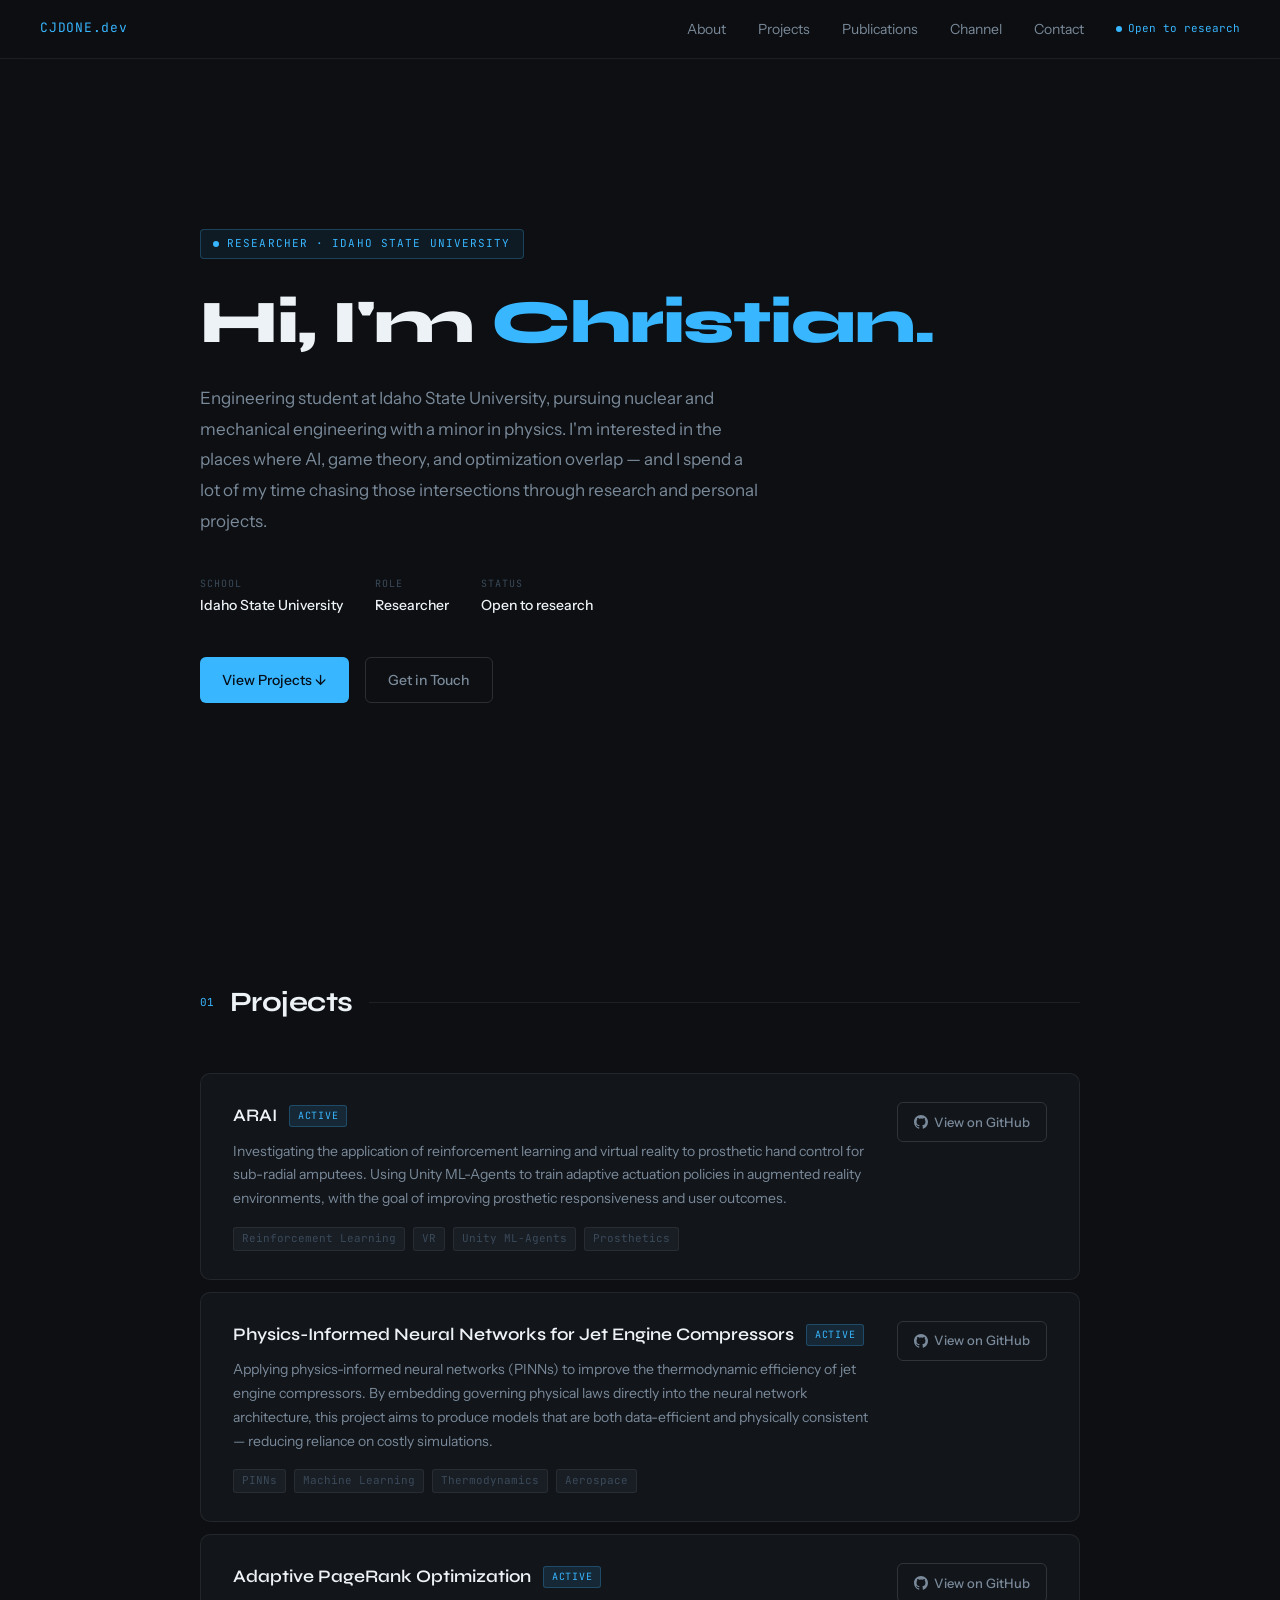
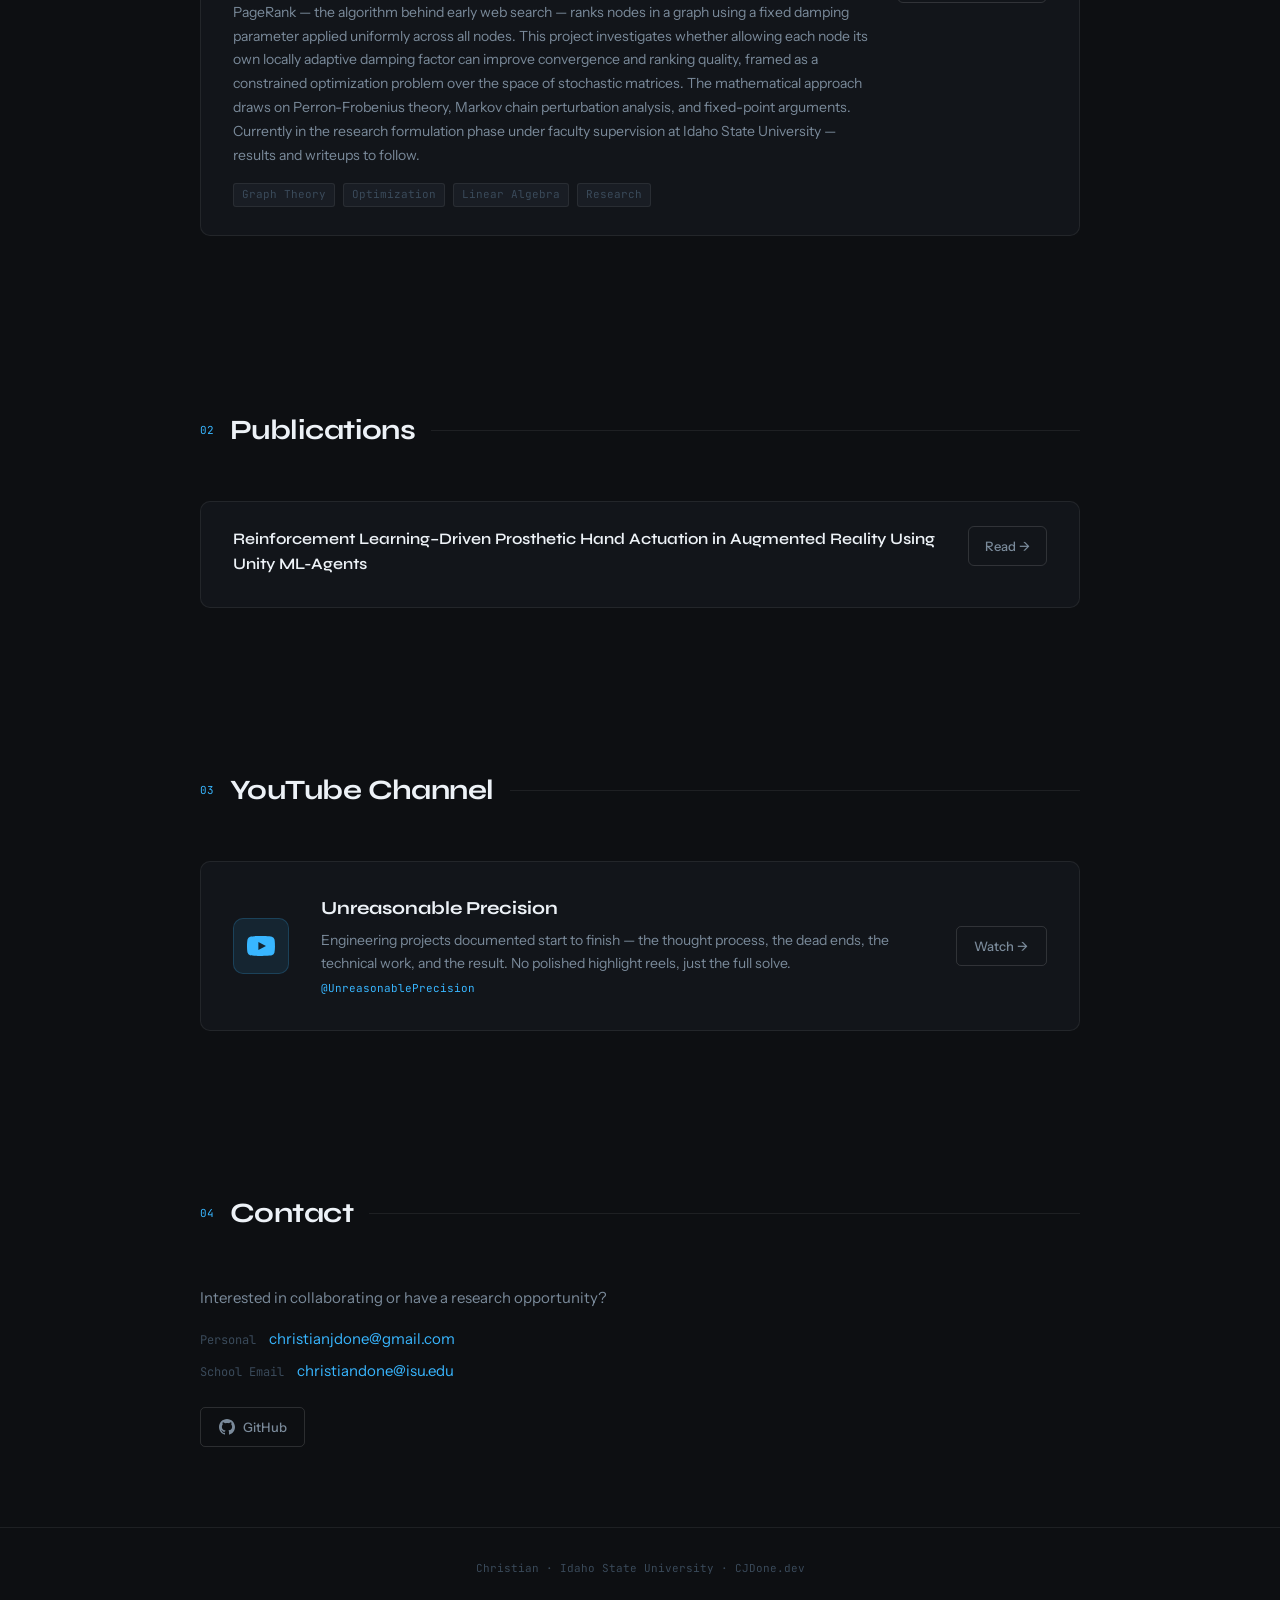
==== index.html @ b603b5a9 "Update contact information and GitHub links Updated email links and GitHub repository URLs in the co" ====
<!DOCTYPE html>
<html lang="en">
<head>
<meta charset="UTF-8">
<meta name="viewport" content="width=device-width, initial-scale=1.0">
<title>Christian — Portfolio</title>
<link href="https://fonts.googleapis.com/css2?family=Syne:wght@400;500;600;700;800&family=Instrument+Sans:ital,wght@0,400;0,500;1,400&family=JetBrains+Mono:wght@400;500&display=swap" rel="stylesheet">
<style>
*, *::before, *::after { box-sizing: border-box; margin: 0; padding: 0; }
:root {
  --bg: #0D0F12;
  --surface: #12151A;
  --surface2: #191D24;
  --border: rgba(255,255,255,0.07);
  --border2: rgba(255,255,255,0.13);
  --ink: #EDF2F7;
  --ink2: #7A8A9A;
  --ink3: #3A4A5A;
  --blue: #38b6ff;
  --blue-dim: #0D1E2E;
  --blue-text: #38b6ff;
  --blue-hover: #6CCAFF;
  --red: #FF5C5C;
}
html { scroll-behavior: smooth; }
body { font-family: 'Instrument Sans', sans-serif; background: var(--bg); color: var(--ink); min-height: 100vh; line-height: 1.6; -webkit-font-smoothing: antialiased; }

nav { position: fixed; top: 0; left: 0; right: 0; z-index: 200; display: flex; justify-content: space-between; align-items: center; padding: 1.1rem 2.5rem; background: rgba(13,15,18,0.85); backdrop-filter: blur(12px); border-bottom: 1px solid var(--border); }
.nav-logo { font-family: 'JetBrains Mono', monospace; font-size: 13px; color: var(--blue); letter-spacing: 0.06em; }
.nav-links { display: flex; gap: 2rem; align-items: center; }
.nav-links a { font-size: 14px; color: var(--ink2); text-decoration: none; transition: color 0.2s; }
.nav-links a:hover { color: var(--ink); }
.nav-status { display: flex; align-items: center; gap: 6px; font-family: 'JetBrains Mono', monospace; font-size: 11px; color: var(--blue-text); }
.status-dot { width: 6px; height: 6px; border-radius: 50%; background: var(--blue); animation: pulse 2.5s ease-in-out infinite; }
@keyframes pulse { 0%,100%{opacity:1;transform:scale(1)}50%{opacity:0.5;transform:scale(0.8)} }

.hero { min-height: 100vh; display: flex; align-items: center; padding: 6rem 2.5rem 4rem; max-width: 960px; margin: 0 auto; }
.hero-inner { width: 100%; }
.hero-tag { display: inline-flex; align-items: center; gap: 8px; font-family: 'JetBrains Mono', monospace; font-size: 11px; color: var(--blue-text); letter-spacing: 0.1em; text-transform: uppercase; margin-bottom: 2rem; padding: 0.35rem 0.75rem; border: 1px solid rgba(56,182,255,0.25); border-radius: 4px; background: rgba(56,182,255,0.08); }
.hero h1 { font-family: 'Syne', sans-serif; font-size: clamp(2.2rem, 5vw, 3.8rem); font-weight: 800; line-height: 1.05; letter-spacing: -0.02em; margin-bottom: 1.75rem; }
.hero h1 .name-accent { color: var(--blue); }
.hero-bio { font-size: 17px; color: var(--ink2); max-width: 560px; line-height: 1.8; margin-bottom: 2.5rem; }
.hero-meta { display: flex; gap: 2rem; margin-bottom: 2.5rem; flex-wrap: wrap; }
.meta-item { display: flex; flex-direction: column; gap: 2px; }
.meta-label { font-family: 'JetBrains Mono', monospace; font-size: 10px; color: var(--ink3); text-transform: uppercase; letter-spacing: 0.1em; }
.meta-value { font-size: 14px; color: var(--ink); font-weight: 500; }
.hero-cta { display: flex; gap: 1rem; flex-wrap: wrap; }
.btn { display: inline-flex; align-items: center; gap: 8px; padding: 0.7rem 1.4rem; border-radius: 6px; font-size: 14px; font-weight: 500; text-decoration: none; cursor: pointer; border: none; font-family: 'Instrument Sans', sans-serif; transition: all 0.2s; }
.btn-blue { background: var(--blue); color: #060E18; }
.btn-blue:hover { background: var(--blue-hover); }
.btn-ghost { background: transparent; color: var(--ink2); border: 1px solid var(--border2); }
.btn-ghost:hover { color: var(--ink); border-color: rgba(255,255,255,0.25); }

.section { max-width: 960px; margin: 0 auto; padding: 5rem 2.5rem; }
.section-header { display: flex; align-items: center; gap: 1rem; margin-bottom: 3rem; }
.section-num { font-family: 'JetBrains Mono', monospace; font-size: 11px; color: var(--blue-text); }
.section-title { font-family: 'Syne', sans-serif; font-size: 1.75rem; font-weight: 700; letter-spacing: -0.02em; }
.section-line { flex: 1; height: 1px; background: var(--border); }

#projects-list { display: flex; flex-direction: column; }
.project-card { background: var(--surface); border: 1px solid var(--border); border-radius: 10px; padding: 1.75rem 2rem; display: grid; grid-template-columns: 1fr auto; gap: 1.5rem; align-items: start; transition: border-color 0.25s, background 0.25s; margin-bottom: 0.75rem; animation: fadeUp 0.4s ease both; }
@keyframes fadeUp { from{opacity:0;transform:translateY(12px)}to{opacity:1;transform:translateY(0)} }
.project-card:hover { border-color: var(--border2); background: var(--surface2); }
.project-card-left { min-width: 0; }
.project-top { display: flex; align-items: center; gap: 0.75rem; margin-bottom: 0.6rem; flex-wrap: wrap; }
.project-title { font-family: 'Syne', sans-serif; font-size: 1.1rem; font-weight: 600; color: var(--ink); }
.project-status { font-family: 'JetBrains Mono', monospace; font-size: 10px; padding: 2px 8px; border-radius: 3px; text-transform: uppercase; letter-spacing: 0.07em; }
.status-active { background: rgba(56,182,255,0.12); color: var(--blue-text); border: 1px solid rgba(56,182,255,0.25); }
.status-complete { background: rgba(74,79,76,0.4); color: var(--ink2); border: 1px solid var(--border2); }
.project-desc { font-size: 14px; color: var(--ink2); line-height: 1.7; margin-bottom: 1rem; }
.project-tags { display: flex; gap: 0.5rem; flex-wrap: wrap; }
.tag { font-family: 'JetBrains Mono', monospace; font-size: 11px; color: var(--ink3); background: var(--surface2); border: 1px solid var(--border); padding: 2px 8px; border-radius: 3px; }
.project-link { display: inline-flex; align-items: center; gap: 6px; padding: 0.55rem 1rem; background: transparent; border: 1px solid var(--border2); border-radius: 6px; color: var(--ink2); text-decoration: none; font-size: 13px; font-weight: 500; white-space: nowrap; transition: all 0.2s; align-self: flex-start; }
.project-link:hover { border-color: var(--blue); color: var(--blue-text); }
.no-projects { text-align: center; padding: 4rem 2rem; color: var(--ink3); font-family: 'JetBrains Mono', monospace; font-size: 13px; border: 1px dashed var(--border2); border-radius: 10px; }

/* PUBLICATIONS SECTION */
#publications-list { display: flex; flex-direction: column; gap: 0.75rem; }
.pub-card { background: var(--surface); border: 1px solid var(--border); border-radius: 10px; padding: 1.5rem 2rem; display: grid; grid-template-columns: 1fr auto; gap: 1.5rem; align-items: start; transition: border-color 0.25s, background 0.25s; animation: fadeUp 0.4s ease both; }
.pub-card:hover { border-color: var(--border2); background: var(--surface2); }
.pub-title { font-family: 'Syne', sans-serif; font-size: 1rem; font-weight: 600; color: var(--ink); margin-bottom: 0.4rem; }
.pub-authors { font-size: 13px; color: var(--ink2); margin-bottom: 0.3rem; }
.pub-venue { font-family: 'JetBrains Mono', monospace; font-size: 11px; color: var(--ink3); }
.pub-venue span { color: var(--blue-text); margin-left: 0.5rem; }

/* YOUTUBE SECTION */
.yt-card { background: var(--surface); border: 1px solid var(--border); border-radius: 10px; padding: 2rem; display: flex; align-items: center; gap: 2rem; transition: border-color 0.25s, background 0.25s; flex-wrap: wrap; }
.yt-card:hover { border-color: rgba(56,182,255,0.3); background: var(--surface2); }
.yt-icon { width: 56px; height: 56px; border-radius: 10px; background: rgba(56,182,255,0.1); border: 1px solid rgba(56,182,255,0.2); display: flex; align-items: center; justify-content: center; flex-shrink: 0; }
.yt-icon svg { width: 28px; height: 28px; fill: var(--blue); }
.yt-info { flex: 1; min-width: 200px; }
.yt-title { font-family: 'Syne', sans-serif; font-size: 1.15rem; font-weight: 700; color: var(--ink); margin-bottom: 0.35rem; }
.yt-desc { font-size: 14px; color: var(--ink2); line-height: 1.6; }
.yt-handle { font-family: 'JetBrains Mono', monospace; font-size: 11px; color: var(--blue-text); margin-top: 0.4rem; }

footer { border-top: 1px solid var(--border); padding: 2rem 2.5rem; text-align: center; font-family: 'JetBrains Mono', monospace; font-size: 11px; color: var(--ink3); }

/* ADMIN */
#admin-overlay { display: none; position: fixed; inset: 0; z-index: 500; background: rgba(0,0,0,0.75); backdrop-filter: blur(4px); overflow-y: auto; padding: 2rem; }
#admin-overlay.open { display: flex; align-items: flex-start; justify-content: center; }
.admin-panel { background: var(--surface); border: 1px solid var(--border2); border-radius: 14px; width: 100%; max-width: 700px; padding: 2rem; margin: auto; }
.admin-header { display: flex; justify-content: space-between; align-items: center; margin-bottom: 1.75rem; padding-bottom: 1.25rem; border-bottom: 1px solid var(--border); }
.admin-title { font-family: 'Syne', sans-serif; font-size: 1.2rem; font-weight: 700; }
.admin-subtitle { font-family: 'JetBrains Mono', monospace; font-size: 11px; color: var(--blue-text); margin-top: 2px; }
.close-btn { background: var(--surface2); border: 1px solid var(--border2); color: var(--ink2); width: 32px; height: 32px; border-radius: 6px; cursor: pointer; display: flex; align-items: center; justify-content: center; font-size: 18px; transition: all 0.2s; }
.close-btn:hover { color: var(--ink); }
.auth-error { color: var(--red); font-size: 13px; margin-top: 0.5rem; font-family: 'JetBrains Mono', monospace; display: none; }
.field { margin-bottom: 1.25rem; }
.field label { display: block; font-family: 'JetBrains Mono', monospace; font-size: 11px; color: var(--ink2); text-transform: uppercase; letter-spacing: 0.07em; margin-bottom: 0.4rem; }
.field input, .field textarea, .field select { width: 100%; background: var(--surface2); border: 1px solid var(--border2); border-radius: 6px; color: var(--ink); font-family: 'Instrument Sans', sans-serif; font-size: 14px; padding: 0.65rem 0.85rem; outline: none; transition: border-color 0.2s; }
.field input:focus, .field textarea:focus, .field select:focus { border-color: var(--blue); }
.field textarea { resize: vertical; min-height: 90px; }
.field select option { background: var(--surface2); }
.field-row { display: grid; grid-template-columns: 1fr 1fr; gap: 1rem; }
.form-actions { display: flex; gap: 0.75rem; margin-top: 1.5rem; padding-top: 1.25rem; border-top: 1px solid var(--border); }
.btn-sm { padding: 0.55rem 1.1rem; font-size: 13px; border-radius: 5px; }
.btn-danger { background: transparent; color: var(--red); border: 1px solid rgba(255,92,92,0.3); }
.btn-danger:hover { background: rgba(255,92,92,0.1); }
.admin-project-list { margin-bottom: 1rem; }
.admin-project-item { display: flex; align-items: center; justify-content: space-between; gap: 1rem; padding: 0.85rem 1rem; border: 1px solid var(--border); border-radius: 7px; margin-bottom: 0.5rem; transition: border-color 0.2s; }
.admin-project-item:hover { border-color: var(--border2); }
.admin-project-item-title { font-size: 14px; font-weight: 500; flex: 1; min-width: 0; overflow: hidden; text-overflow: ellipsis; white-space: nowrap; }
.admin-item-btns { display: flex; gap: 0.5rem; flex-shrink: 0; }
.icon-btn { background: var(--surface2); border: 1px solid var(--border); color: var(--ink2); width: 28px; height: 28px; border-radius: 5px; cursor: pointer; display: flex; align-items: center; justify-content: center; transition: all 0.2s; font-size: 13px; }
.icon-btn:hover { color: var(--ink); border-color: var(--border2); }
.icon-btn.del:hover { color: var(--red); border-color: rgba(255,92,92,0.4); }
.admin-add-btn { width: 100%; background: rgba(56,182,255,0.08); border: 1px dashed rgba(56,182,255,0.3); color: var(--blue-text); border-radius: 7px; padding: 0.75rem; cursor: pointer; font-family: 'JetBrains Mono', monospace; font-size: 12px; transition: all 0.2s; display: flex; align-items: center; justify-content: center; gap: 8px; margin-bottom: 0; }
.admin-add-btn:hover { background: rgba(56,182,255,0.14); border-color: rgba(56,182,255,0.5); }
#edit-form { display: none; }
#edit-form.open { display: block; }
.section-h3 { font-family: 'Syne', sans-serif; font-size: 0.9rem; font-weight: 600; color: var(--ink2); margin-bottom: 1rem; text-transform: uppercase; letter-spacing: 0.05em; padding-bottom: 0.5rem; border-bottom: 1px solid var(--border); }
#change-pw-form { display: none; margin-top: 0.75rem; }
#change-pw-form.open { display: block; }
.pw-toggle { font-family: 'JetBrains Mono', monospace; font-size: 11px; color: var(--ink3); cursor: pointer; background: none; border: none; padding: 0; transition: color 0.2s; }
.pw-toggle:hover { color: var(--ink2); }

.export-banner { background: rgba(56,182,255,0.08); border: 1px solid rgba(56,182,255,0.2); border-radius: 8px; padding: 1rem 1.25rem; margin-bottom: 1.5rem; display: flex; align-items: center; justify-content: space-between; gap: 1rem; flex-wrap: wrap; }
.export-banner-text { font-size: 13px; color: var(--ink2); line-height: 1.5; }
.export-banner-text strong { color: var(--ink); display: block; margin-bottom: 2px; font-size: 14px; }
.btn-export { background: var(--blue); color: #060E18; font-weight: 600; font-size: 13px; padding: 0.55rem 1.1rem; border-radius: 6px; cursor: pointer; border: none; font-family: 'Instrument Sans', sans-serif; display: flex; align-items: center; gap: 6px; white-space: nowrap; transition: background 0.2s; flex-shrink: 0; }
.btn-export:hover { background: var(--blue-hover); }

.toast { position: fixed; bottom: 2rem; right: 2rem; background: var(--surface2); border: 1px solid var(--blue); color: var(--blue-text); font-family: 'JetBrains Mono', monospace; font-size: 12px; padding: 0.65rem 1.1rem; border-radius: 6px; z-index: 999; opacity: 0; transform: translateY(8px); transition: all 0.3s; pointer-events: none; }
.toast.show { opacity: 1; transform: translateY(0); }
</style>
</head>
<body>

<nav>
  <span class="nav-logo">CJDONE.dev</span>
  <div class="nav-links">
    <a href="#about">About</a>
    <a href="#projects">Projects</a>
    <a href="#publications">Publications</a>
    <a href="#channel">Channel</a>
    <a href="#contact">Contact</a>
    <div class="nav-status">
      <span class="status-dot"></span>
      <span id="nav-status-text">Open to research</span>
    </div>
  </div>
</nav>

<section class="hero" id="about">
  <div class="hero-inner">
    <div class="hero-tag">
      <span class="status-dot"></span>
      <span id="hero-tag-text">Researcher · Idaho State University</span>
    </div>
    <h1 id="hero-name">Hi, I'm <span class="name-accent">Christian.</span></h1>
    <p class="hero-bio" id="hero-bio">Engineering student at Idaho State University, pursuing nuclear and mechanical engineering with a minor in physics. I'm interested in the places where AI, game theory, and optimization overlap — and I spend a lot of my time chasing those intersections through research and personal projects.</p>
    <div class="hero-meta">
      <div class="meta-item">
        <span class="meta-label">School</span>
        <span class="meta-value" id="meta-school">Idaho State University</span>
      </div>
      <div class="meta-item">
        <span class="meta-label">Role</span>
        <span class="meta-value" id="meta-role">Researcher</span>
      </div>
      <div class="meta-item">
        <span class="meta-label">Status</span>
        <span class="meta-value" id="meta-status">Seeking Opportunities</span>
      </div>
    </div>
    <div class="hero-cta">
      <a href="#projects" class="btn btn-blue">View Projects ↓</a>
      <a href="#contact" class="btn btn-ghost">Get in Touch</a>
    </div>
  </div>
</section>

<section class="section" id="projects">
  <div class="section-header">
    <span class="section-num">01</span>
    <h2 class="section-title">Projects</h2>
    <div class="section-line"></div>
  </div>
  <div id="projects-list"></div>
</section>

<section class="section" id="publications">
  <div class="section-header">
    <span class="section-num">02</span>
    <h2 class="section-title">Publications</h2>
    <div class="section-line"></div>
  </div>
  <div id="publications-list">
    <div class="pub-card">
      <div>
        <div class="pub-title"><a href="https://www.mdpi.com/2813-2084/4/4/53" target="_blank" style="color:inherit;text-decoration:none;">Reinforcement Learning–Driven Prosthetic Hand Actuation in Augmented Reality Using Unity ML-Agents</a></div>
      </div>
      <a href="https://www.mdpi.com/2813-2084/4/4/53" target="_blank" class="project-link">Read →</a>
    </div>
  </div>
</section>

<section class="section" id="channel">
  <div class="section-header">
    <span class="section-num">03</span>
    <h2 class="section-title">YouTube Channel</h2>
    <div class="section-line"></div>
  </div>
  <div class="yt-card">
    <div class="yt-icon">
      <svg viewBox="0 0 24 24" xmlns="http://www.w3.org/2000/svg">
        <path d="M23.5 6.19a3.02 3.02 0 00-2.12-2.14C19.54 3.5 12 3.5 12 3.5s-7.54 0-9.38.55A3.02 3.02 0 00.5 6.19C0 8.04 0 12 0 12s0 3.96.5 5.81a3.02 3.02 0 002.12 2.14C4.46 20.5 12 20.5 12 20.5s7.54 0 9.38-.55a3.02 3.02 0 002.12-2.14C24 15.96 24 12 24 12s0-3.96-.5-5.81zM9.75 15.5v-7l6.5 3.5-6.5 3.5z"/>
      </svg>
    </div>
    <div class="yt-info">
      <div class="yt-title" id="yt-channel-name">Unreasonable Precision</div>
      <div class="yt-desc" id="yt-channel-desc">Engineering projects documented start to finish — the thought process, the dead ends, the technical work, and the result. No polished highlight reels, just the full solve.</div>
      <div class="yt-handle" id="yt-handle">@UnreasonablePrecision</div>
    </div>
    <a id="yt-link" href="https://youtube.com/@UnreasonablePrecision" target="_blank" class="btn btn-ghost btn-sm" style="white-space:nowrap;flex-shrink:0;">
      Watch →
    </a>
  </div>
</section>

<section class="section" id="contact">
  <div class="section-header">
    <span class="section-num">04</span>
    <h2 class="section-title">Contact</h2>
    <div class="section-line"></div>
  </div>
  <p style="color:var(--ink2);font-size:15px;max-width:480px;line-height:1.8;">
    Interested in collaborating or have a research opportunity?
  </p>
  <div style="margin-top:1rem;display:flex;flex-direction:column;gap:0.5rem;">
    <div style="font-size:15px;color:var(--ink2);">
      <span style="font-family:'JetBrains Mono',monospace;font-size:12px;color:var(--ink3);margin-right:0.6rem;">Personal</span>
      <a href="mailto:christianjdone@gmail.com" style="color:var(--blue-text);text-decoration:none;">christianjdone@gmail.com</a>
    </div>
    <div style="font-size:15px;color:var(--ink2);">
      <span style="font-family:'JetBrains Mono',monospace;font-size:12px;color:var(--ink3);margin-right:0.6rem;">School Email</span>
      <a id="contact-email-link" href="mailto:christiandone@isu.edu" style="color:var(--blue-text);text-decoration:none;">christiandone@isu.edu</a>
    </div>
  </div>
  <div style="margin-top:1.5rem;display:flex;gap:1rem;flex-wrap:wrap;">
    <a id="github-link" href="https://github.com/cjslayer" target="_blank" class="btn btn-ghost btn-sm">
      <svg width="16" height="16" fill="currentColor" viewBox="0 0 24 24"><path d="M12 0C5.37 0 0 5.37 0 12c0 5.3 3.44 9.8 8.2 11.38.6.11.82-.26.82-.57v-2c-3.34.73-4.04-1.61-4.04-1.61-.55-1.39-1.34-1.76-1.34-1.76-1.09-.75.08-.73.08-.73 1.2.08 1.84 1.24 1.84 1.24 1.07 1.83 2.8 1.3 3.48 1 .11-.78.42-1.3.76-1.6-2.67-.3-5.47-1.33-5.47-5.93 0-1.31.47-2.38 1.24-3.22-.12-.3-.54-1.52.12-3.18 0 0 1.01-.32 3.3 1.23a11.5 11.5 0 013-.4c1.02 0 2.04.13 3 .4 2.28-1.55 3.29-1.23 3.29-1.23.66 1.66.24 2.88.12 3.18.77.84 1.24 1.91 1.24 3.22 0 4.61-2.81 5.63-5.48 5.92.43.37.81 1.1.81 2.22v3.29c0 .32.22.69.83.57C20.57 21.8 24 17.3 24 12c0-6.63-5.37-12-12-12z"/></svg>
      GitHub
    </a>
    <a id="linkedin-link" href="#" target="_blank" class="btn btn-ghost btn-sm" style="display:none">
      <svg width="16" height="16" fill="currentColor" viewBox="0 0 24 24"><path d="M20.45 20.45h-3.55v-5.57c0-1.33-.03-3.04-1.85-3.04-1.85 0-2.14 1.45-2.14 2.94v5.67H9.36V9h3.41v1.56h.05c.48-.9 1.64-1.85 3.37-1.85 3.6 0 4.27 2.37 4.27 5.45v6.29zM5.34 7.43a2.06 2.06 0 110-4.12 2.06 2.06 0 010 4.12zM3.56 20.45h3.55V9H3.56v11.45zM22.23 0H1.77C.79 0 0 .77 0 1.73v20.54C0 23.23.79 24 1.77 24h20.46C23.2 24 24 23.23 24 22.27V1.73C24 .77 23.2 0 22.23 0z"/></svg>
      LinkedIn
    </a>
  </div>
</section>

<footer>
  <span id="footer-text">Christian · Idaho State University · CJDone.dev</span>
</footer>

<div class="toast" id="toast"></div>

<!-- ADMIN OVERLAY -->
<div id="admin-overlay">
  <div class="admin-panel">
    <div class="admin-header">
      <div>
        <div class="admin-title">Admin Panel</div>
        <div class="admin-subtitle">// portfolio_manager</div>
      </div>
      <button class="close-btn" onclick="closeAdmin()">✕</button>
    </div>

    <!-- LOGIN -->
    <div id="auth-screen">
      <p style="color:var(--ink2);font-size:14px;margin-bottom:1rem;">Enter your admin password to manage your portfolio.</p>
      <div class="field">
        <label>Password</label>
        <input type="password" id="pw-input" placeholder="••••••••" onkeydown="if(event.key==='Enter')login()">
      </div>
      <div class="auth-error" id="auth-error">Incorrect password. Try again.</div>
      <button class="btn btn-blue btn-sm" style="margin-top:1rem" onclick="login()">Unlock →</button>
    </div>

    <!-- ADMIN CONTENT -->
    <div id="admin-content" style="display:none">

      <div class="export-banner">
        <div class="export-banner-text">
          <strong>↓ Download & publish your changes</strong>
          After editing, download the updated file and re-upload it to GitHub to go live.
        </div>
        <button class="btn-export" onclick="exportSite()">⬇ Download index.html</button>
      </div>

      <!-- Profile -->
      <div style="margin-bottom:1.75rem;padding-bottom:1.75rem;border-bottom:1px solid var(--border)">
        <div class="section-h3">Profile</div>
        <div class="field-row">
          <div class="field"><label>Your Name</label><input type="text" id="p-name" placeholder="Christian"></div>
          <div class="field"><label>School Email</label><input type="text" id="p-email" placeholder="cj@isu.edu"></div>
        </div>
        <div class="field"><label>Bio</label><textarea id="p-bio" placeholder="A short description about yourself..."></textarea></div>
        <div class="field-row">
          <div class="field"><label>School</label><input type="text" id="p-school" placeholder="Idaho State University"></div>
          <div class="field"><label>Role / Title</label><input type="text" id="p-role" placeholder="Researcher"></div>
        </div>
        <div class="field-row">
          <div class="field"><label>Status (shown in nav)</label><input type="text" id="p-status" placeholder="Open to research"></div>
          <div class="field"><label>GitHub URL</label><input type="text" id="p-github" placeholder="https://github.com/yourname"></div>
        </div>
        <div class="field-row">
          <div class="field"><label>LinkedIn URL (optional)</label><input type="text" id="p-linkedin" placeholder="https://linkedin.com/in/yourname"></div>
          <div class="field"><label>YouTube Channel URL</label><input type="text" id="p-youtube" placeholder="https://youtube.com/@UnreasonablePrecision"></div>
        </div>
        <button class="btn btn-blue btn-sm" onclick="saveProfile()">Save Profile</button>
      </div>

      <!-- Projects -->
      <div>
        <div class="section-h3">Projects</div>
        <div class="admin-project-list" id="admin-project-list"></div>
        <button class="admin-add-btn" onclick="openNewProject()">+ Add New Project</button>
      </div>

      <!-- Edit Form -->
      <div id="edit-form">
        <div style="margin:1.5rem 0 0;padding-top:1.5rem;border-top:1px solid var(--border)">
          <div style="font-family:'Syne',sans-serif;font-size:1rem;font-weight:600;margin-bottom:1.25rem" id="edit-form-title">New Project</div>
          <div class="field"><label>Project Title</label><input type="text" id="e-title" placeholder="My Awesome Project"></div>
          <div class="field"><label>Description</label><textarea id="e-desc" placeholder="What does this project do? What did you learn?"></textarea></div>
          <div class="field-row">
            <div class="field"><label>GitHub URL</label><input type="text" id="e-github" placeholder="https://github.com/you/project"></div>
            <div class="field"><label>Status</label><select id="e-status"><option value="active">Active</option><option value="complete">Complete</option></select></div>
          </div>
          <div class="field"><label>Tags (comma separated)</label><input type="text" id="e-tags" placeholder="Python, Machine Learning, Data Analysis"></div>
          <div class="form-actions">
            <button class="btn btn-blue btn-sm" onclick="saveProject()">Save Project</button>
            <button class="btn btn-ghost btn-sm" onclick="cancelEdit()">Cancel</button>
            <button class="btn btn-danger btn-sm" id="delete-btn" onclick="deleteProject()" style="display:none;margin-left:auto">Delete</button>
          </div>
        </div>
      </div>

      <!-- Change password -->
      <div style="margin-top:1.5rem;padding-top:1.5rem;border-top:1px solid var(--border)">
        <button class="pw-toggle" onclick="togglePwForm()">Change password ↓</button>
        <div id="change-pw-form">
          <div class="field" style="margin-top:0.75rem"><label>New Password</label><input type="password" id="new-pw" placeholder="Enter new password"></div>
          <div class="field"><label>Confirm New Password</label><input type="password" id="confirm-pw" placeholder="Repeat new password"></div>
          <button class="btn btn-ghost btn-sm" onclick="changePassword()">Update Password</button>
        </div>
      </div>

    </div>
  </div>
</div>

<script>
// EMBEDDED_DATA_START
var SITE_DATA = {
  "password": "admin123",
  "profile": {
    "name": "Christian",
    "email": "christiandone@isu.edu",
    "bio": "Engineering student at Idaho State University, pursuing nuclear and mechanical engineering with a minor in physics. I'm interested in the places where AI, game theory, and optimization overlap — and I spend a lot of my time chasing those intersections through research and personal projects.",
    "school": "Idaho State University",
    "role": "Researcher",
    "status": "Open to research",
    "github": "https://github.com/cjslayer",
    "linkedin": "",
    "youtube": "https://youtube.com/@UnreasonablePrecision"
  },
  "projects": [
    {
      "id": 1,
      "title": "ARAI",
      "description": "Investigating the application of reinforcement learning and virtual reality to prosthetic hand control for sub-radial amputees. Using Unity ML-Agents to train adaptive actuation policies in augmented reality environments, with the goal of improving prosthetic responsiveness and user outcomes.",
      "github": "https://github.com/palmjad2/Augmented-Reality-Artificial-Intelligence",
      "status": "active",
      "tags": [
        "Reinforcement Learning",
        "VR",
        "Unity ML-Agents",
        "Prosthetics"
      ]
    },
    {
      "id": 2,
      "title": "Physics-Informed Neural Networks for Jet Engine Compressors",
      "description": "Applying physics-informed neural networks (PINNs) to improve the thermodynamic efficiency of jet engine compressors. By embedding governing physical laws directly into the neural network architecture, this project aims to produce models that are both data-efficient and physically consistent — reducing reliance on costly simulations.",
      "github": "https://github.com/cjslayer/Physics-Informed-Neural-Networks-for-Jet-Engine-Compressors",
      "status": "active",
      "tags": [
        "PINNs",
        "Machine Learning",
        "Thermodynamics",
        "Aerospace"
      ]
    },
    {
      "id": 3,
      "title": "Adaptive PageRank Optimization",
      "description": "PageRank — the algorithm behind early web search — ranks nodes in a graph using a fixed damping parameter applied uniformly across all nodes. This project investigates whether allowing each node its own locally adaptive damping factor can improve convergence and ranking quality, framed as a constrained optimization problem over the space of stochastic matrices. The mathematical approach draws on Perron-Frobenius theory, Markov chain perturbation analysis, and fixed-point arguments. Currently in the research formulation phase under faculty supervision at Idaho State University — results and writeups to follow.",
      "github": "https://github.com/cjslayer/Adaptive-PageRank-Optimization",
      "status": "active",
      "tags": [
        "Graph Theory",
        "Optimization",
        "Linear Algebra",
        "Research"
      ]
    }
  ]
};
// EMBEDDED_DATA_END

var DB = JSON.parse(JSON.stringify(SITE_DATA));
var editingId = null;

function el(id) { return document.getElementById(id); }
function esc(s) { return String(s||'').replace(/&/g,'&amp;').replace(/</g,'&lt;').replace(/>/g,'&gt;').replace(/"/g,'&quot;'); }

function render() {
  var p = DB.profile;
  document.title = (p.name||'Christian') + ' — Portfolio';
  el('hero-tag-text').textContent = (p.role||'') + ' · ' + (p.school||'');
  el('hero-name').innerHTML = 'Hi, I\'m <span class="name-accent">' + esc(p.name||'Christian') + '.</span>';
  el('hero-bio').textContent = p.bio || '';
  el('meta-school').textContent = p.school || '';
  el('meta-role').textContent = p.role || '';
  el('meta-status').textContent = p.status || '';
  el('nav-status-text').textContent = p.status || '';
  el('footer-text').textContent = (p.name||'Christian') + ' · ' + (p.school||'') + ' · CJDone.dev';
  var emailLink = el('contact-email-link');
  emailLink.textContent = p.email || '';
  emailLink.href = 'mailto:' + (p.email||'');
  var gh = el('github-link');
  gh.href = p.github || '#';
  gh.style.display = p.github ? '' : 'none';
  var li = el('linkedin-link');
  if (p.linkedin) { li.href = p.linkedin; li.style.display = ''; }
  else li.style.display = 'none';
  var yt = el('yt-link');
  if (p.youtube) { yt.href = p.youtube; }
  renderProjects();
}

function renderProjects() {
  var list = el('projects-list');
  if (!DB.projects.length) {
    list.innerHTML = '<div class="no-projects">// no projects yet — open admin to add some</div>';
    return;
  }
  list.innerHTML = DB.projects.map(function(p, i) {
    return '<div class="project-card" style="animation-delay:' + (i*0.07) + 's">' +
      '<div class="project-card-left">' +
        '<div class="project-top">' +
          '<span class="project-title">' + esc(p.title) + '</span>' +
          '<span class="project-status status-' + p.status + '">' + (p.status==='active'?'Active':'Complete') + '</span>' +
        '</div>' +
        '<p class="project-desc">' + esc(p.description) + '</p>' +
        '<div class="project-tags">' + (p.tags||[]).map(function(t){return '<span class="tag">'+esc(t)+'</span>';}).join('') + '</div>' +
      '</div>' +
      '<a href="' + esc(p.github) + '" target="_blank" class="project-link">' +
        '<svg width="14" height="14" fill="currentColor" viewBox="0 0 24 24"><path d="M12 0C5.37 0 0 5.37 0 12c0 5.3 3.44 9.8 8.2 11.38.6.11.82-.26.82-.57v-2c-3.34.73-4.04-1.61-4.04-1.61-.55-1.39-1.34-1.76-1.34-1.76-1.09-.75.08-.73.08-.73 1.2.08 1.84 1.24 1.84 1.24 1.07 1.83 2.8 1.3 3.48 1 .11-.78.42-1.3.76-1.6-2.67-.3-5.47-1.33-5.47-5.93 0-1.31.47-2.38 1.24-3.22-.12-.3-.54-1.52.12-3.18 0 0 1.01-.32 3.3 1.23a11.5 11.5 0 013-.4c1.02 0 2.04.13 3 .4 2.28-1.55 3.29-1.23 3.29-1.23.66 1.66.24 2.88.12 3.18.77.84 1.24 1.91 1.24 3.22 0 4.61-2.81 5.63-5.48 5.92.43.37.81 1.1.81 2.22v3.29c0 .32.22.69.83.57C20.57 21.8 24 17.3 24 12c0-6.63-5.37-12-12-12z"/></svg>' +
        'View on GitHub' +
      '</a>' +
    '</div>';
  }).join('');
}

function openAdmin() {
  el('admin-overlay').classList.add('open');
  el('auth-screen').style.display = '';
  el('admin-content').style.display = 'none';
  el('pw-input').value = '';
  el('auth-error').style.display = 'none';
  document.body.style.overflow = 'hidden';
}
function closeAdmin() {
  el('admin-overlay').classList.remove('open');
  document.body.style.overflow = '';
  cancelEdit();
}
function login() {
  if (el('pw-input').value === DB.password) {
    el('auth-screen').style.display = 'none';
    el('admin-content').style.display = 'block';
    populateProfile();
    renderAdminProjects();
  } else {
    el('auth-error').style.display = 'block';
    el('pw-input').value = '';
    el('pw-input').focus();
  }
}
function populateProfile() {
  var p = DB.profile;
  el('p-name').value = p.name||''; el('p-email').value = p.email||'';
  el('p-bio').value = p.bio||''; el('p-school').value = p.school||'';
  el('p-role').value = p.role||''; el('p-status').value = p.status||'';
  el('p-github').value = p.github||''; el('p-linkedin').value = p.linkedin||'';
  el('p-youtube').value = p.youtube||'';
}
function saveProfile() {
  DB.profile = { name:el('p-name').value, email:el('p-email').value, bio:el('p-bio').value, school:el('p-school').value, role:el('p-role').value, status:el('p-status').value, github:el('p-github').value, linkedin:el('p-linkedin').value, youtube:el('p-youtube').value };
  render();
  toast('Profile saved — remember to download & re-upload to go live!');
}
function renderAdminProjects() {
  var list = el('admin-project-list');
  if (!DB.projects.length) { list.innerHTML = '<div style="color:var(--ink3);font-size:13px;font-family:JetBrains Mono,monospace;padding:0.5rem 0">// no projects yet</div>'; return; }
  list.innerHTML = DB.projects.map(function(p) {
    return '<div class="admin-project-item">' +
      '<span class="admin-project-item-title">' + esc(p.title) + '</span>' +
      '<span class="project-status status-' + p.status + '" style="font-size:9px">' + p.status + '</span>' +
      '<div class="admin-item-btns">' +
        '<button class="icon-btn" onclick="editProject(' + p.id + ')" title="Edit">✎</button>' +
        '<button class="icon-btn del" onclick="confirmDelete(' + p.id + ')" title="Delete">✕</button>' +
      '</div>' +
    '</div>';
  }).join('');
}
function openNewProject() {
  editingId = null;
  el('edit-form-title').textContent = 'New Project';
  el('e-title').value=''; el('e-desc').value=''; el('e-github').value='';
  el('e-status').value='active'; el('e-tags').value='';
  el('delete-btn').style.display = 'none';
  el('edit-form').classList.add('open');
  setTimeout(function(){ el('edit-form').scrollIntoView({behavior:'smooth',block:'nearest'}); }, 50);
}
function editProject(id) {
  var p = DB.projects.find(function(x){ return x.id===id; });
  if (!p) return;
  editingId = id;
  el('edit-form-title').textContent = 'Edit Project';
  el('e-title').value=p.title||''; el('e-desc').value=p.description||'';
  el('e-github').value=p.github||''; el('e-status').value=p.status||'active';
  el('e-tags').value=(p.tags||[]).join(', ');
  el('delete-btn').style.display='';
  el('edit-form').classList.add('open');
  setTimeout(function(){ el('edit-form').scrollIntoView({behavior:'smooth',block:'nearest'}); }, 50);
}
function saveProject() {
  var title = el('e-title').value.trim();
  if (!title) { el('e-title').focus(); return; }
  var project = { id:editingId||Date.now(), title:title, description:el('e-desc').value.trim(), github:el('e-github').value.trim(), status:el('e-status').value, tags:el('e-tags').value.split(',').map(function(t){return t.trim();}).filter(Boolean) };
  if (editingId) { DB.projects = DB.projects.map(function(p){ return p.id===editingId?project:p; }); }
  else DB.projects.push(project);
  render(); renderAdminProjects(); cancelEdit();
  toast(editingId ? 'Project updated — download to publish!' : 'Project added — download to publish!');
}
function confirmDelete(id) { editingId = id; deleteProject(); }
function deleteProject() {
  if (!editingId) return;
  if (!confirm('Delete this project? This cannot be undone.')) return;
  DB.projects = DB.projects.filter(function(p){ return p.id!==editingId; });
  render(); renderAdminProjects(); cancelEdit();
  toast('Project deleted — download to publish!');
}
function cancelEdit() { editingId=null; el('edit-form').classList.remove('open'); }
function togglePwForm() { el('change-pw-form').classList.toggle('open'); }
function changePassword() {
  var np=el('new-pw').value, cp=el('confirm-pw').value;
  if (!np) return;
  if (np!==cp) { alert('Passwords do not match.'); return; }
  DB.password=np; el('new-pw').value=''; el('confirm-pw').value='';
  el('change-pw-form').classList.remove('open');
  toast('Password updated — download to save it permanently!');
}

function exportSite() {
  var xhr = new XMLHttpRequest();
  xhr.open('GET', window.location.href, true);
  xhr.onload = function() {
    if (xhr.status === 200) {
      var html = xhr.responseText;
      var dataStr = JSON.stringify(DB, null, 2);
      var newData = 'var SITE_DATA = ' + dataStr + ';';
      var updated = html.replace(/var SITE_DATA = \{[\s\S]*?\};/, newData);
      download('index.html', updated);
      toast('Downloaded! Re-upload to GitHub to go live.');
    } else { fallbackExport(); }
  };
  xhr.onerror = function() { fallbackExport(); };
  xhr.send();
}
function fallbackExport() {
  var currentHTML = document.documentElement.outerHTML;
  var dataStr = JSON.stringify(DB, null, 2);
  var newData = 'var SITE_DATA = ' + dataStr + ';';
  var updated = currentHTML.replace(/var SITE_DATA = \{[\s\S]*?\};/, newData);
  download('index.html', updated);
  toast('Downloaded! Re-upload to GitHub to go live.');
}
function download(filename, text) {
  var blob = new Blob([text], {type:'text/html'});
  var a = document.createElement('a');
  a.href = URL.createObjectURL(blob);
  a.download = filename;
  document.body.appendChild(a);
  a.click();
  document.body.removeChild(a);
  URL.revokeObjectURL(a.href);
}
function toast(msg) {
  var t = el('toast');
  t.textContent = msg;
  t.classList.add('show');
  setTimeout(function(){ t.classList.remove('show'); }, 3000);
}

window.addEventListener('DOMContentLoaded', function() {
  render();
  if (location.search.includes('admin')) openAdmin();
});
el('admin-overlay').addEventListener('click', function(e){ if(e.target===el('admin-overlay')) closeAdmin(); });
document.addEventListener('keydown', function(e){ if(e.key==='`') openAdmin(); });
</script>
</body>
</html>
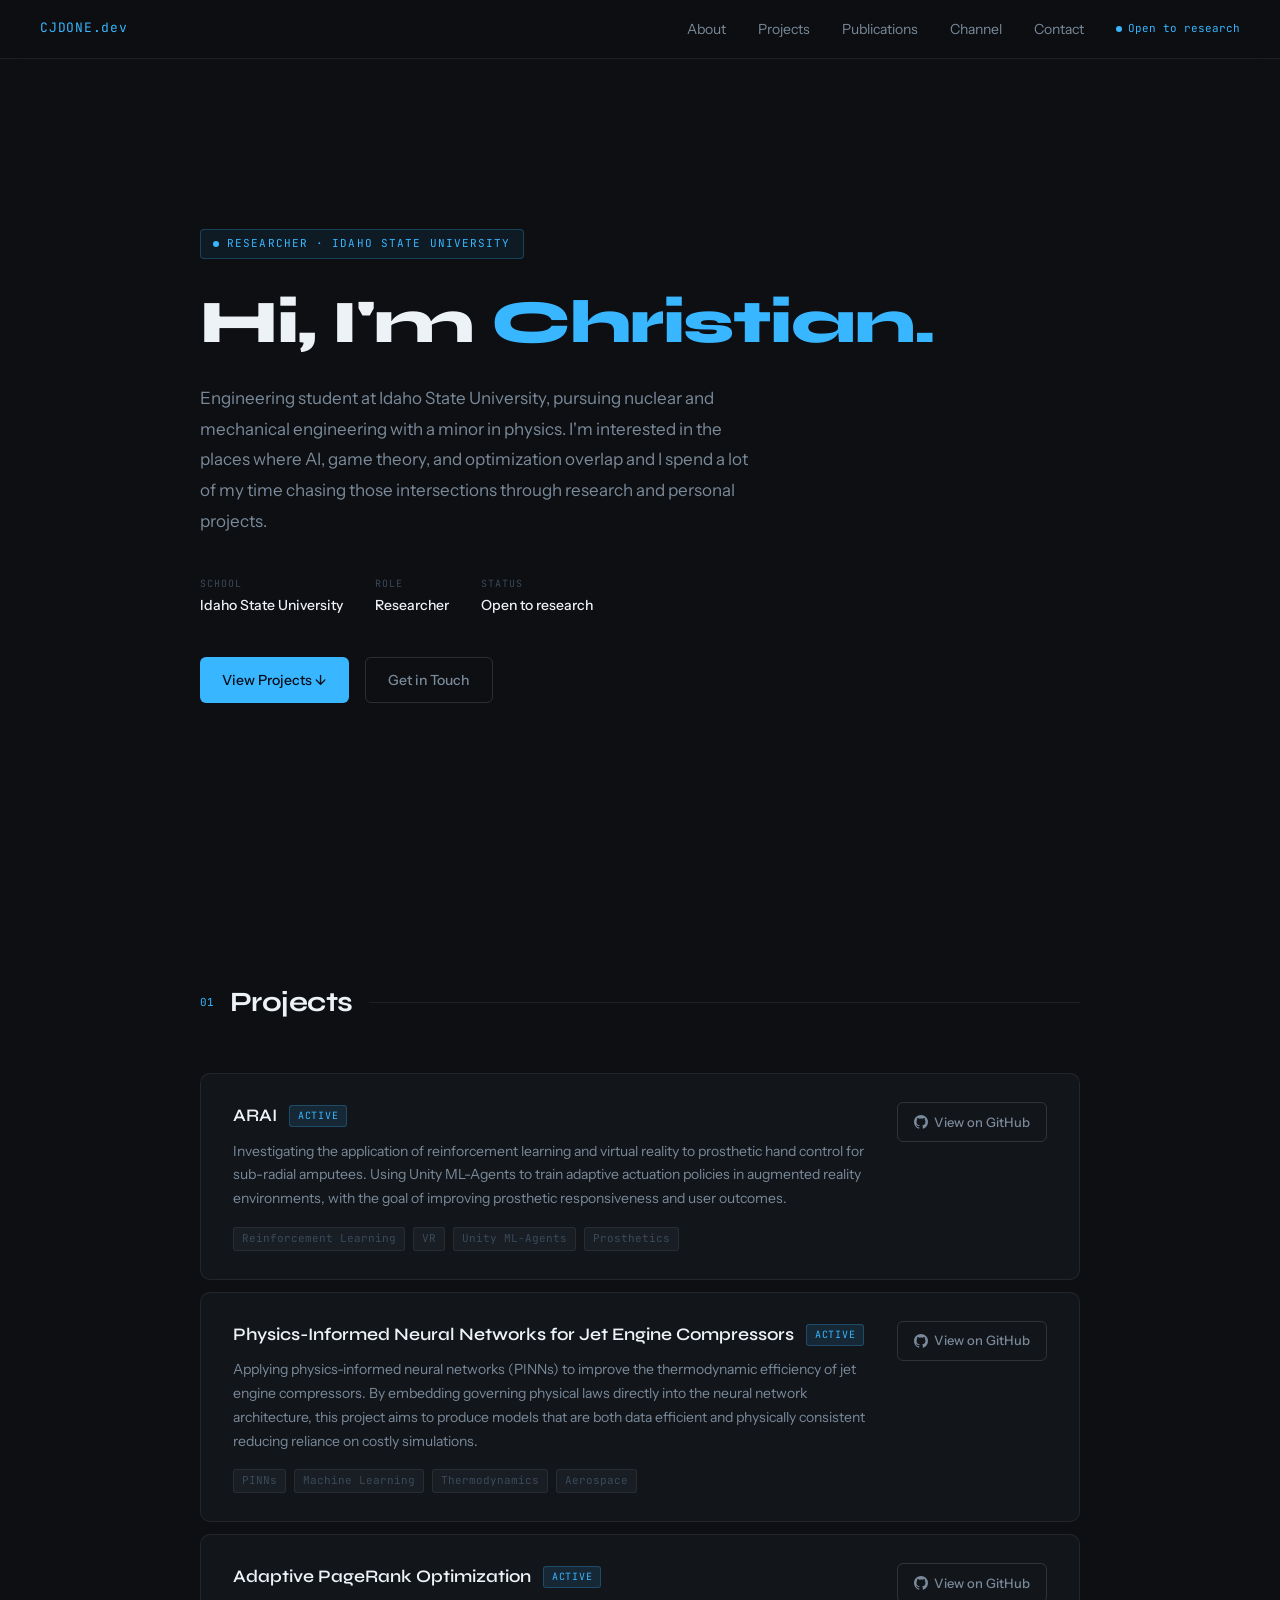
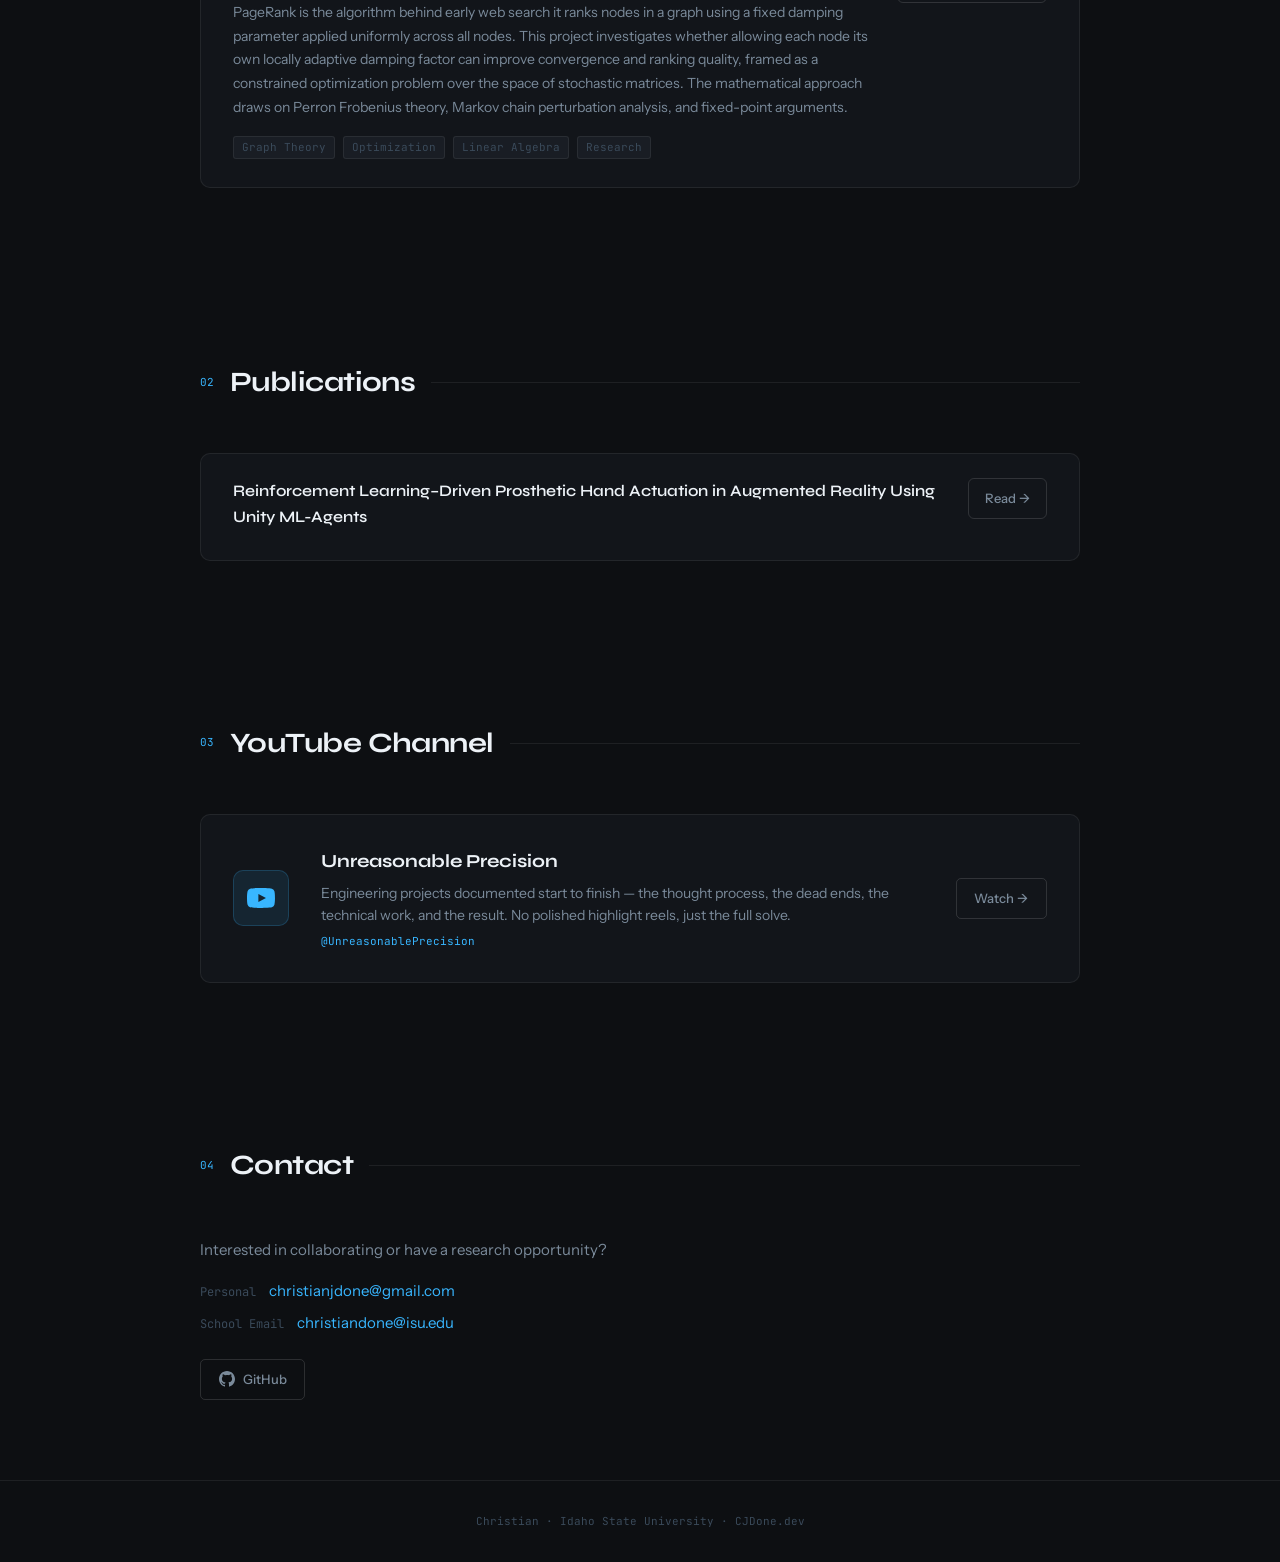
==== commit 9f01aa75: "Fix publication links and enhance project descriptions Updated publication links and improved bio an" ====
--- a/index.html
+++ b/index.html
@@ -374,11 +374,11 @@
 <script>
 // EMBEDDED_DATA_START
 var SITE_DATA = {
-  "password": "admin123",
+  "password": "isdofsoeh1823!$",
   "profile": {
     "name": "Christian",
     "email": "christiandone@isu.edu",
-    "bio": "Engineering student at Idaho State University, pursuing nuclear and mechanical engineering with a minor in physics. I'm interested in the places where AI, game theory, and optimization overlap — and I spend a lot of my time chasing those intersections through research and personal projects.",
+    "bio": "Engineering student at Idaho State University, pursuing nuclear and mechanical engineering with a minor in physics. I'm interested in the places where AI, game theory, and optimization overlap  and I spend a lot of my time chasing those intersections through research and personal projects.",
     "school": "Idaho State University",
     "role": "Researcher",
     "status": "Open to research",
@@ -403,7 +403,7 @@
     {
       "id": 2,
       "title": "Physics-Informed Neural Networks for Jet Engine Compressors",
-      "description": "Applying physics-informed neural networks (PINNs) to improve the thermodynamic efficiency of jet engine compressors. By embedding governing physical laws directly into the neural network architecture, this project aims to produce models that are both data-efficient and physically consistent — reducing reliance on costly simulations.",
+      "description": "Applying physics-informed neural networks (PINNs) to improve the thermodynamic efficiency of jet engine compressors. By embedding governing physical laws directly into the neural network architecture, this project aims to produce models that are both data efficient and physically consistent  reducing reliance on costly simulations.",
       "github": "https://github.com/cjslayer/Physics-Informed-Neural-Networks-for-Jet-Engine-Compressors",
       "status": "active",
       "tags": [
@@ -416,7 +416,7 @@
     {
       "id": 3,
       "title": "Adaptive PageRank Optimization",
-      "description": "PageRank — the algorithm behind early web search — ranks nodes in a graph using a fixed damping parameter applied uniformly across all nodes. This project investigates whether allowing each node its own locally adaptive damping factor can improve convergence and ranking quality, framed as a constrained optimization problem over the space of stochastic matrices. The mathematical approach draws on Perron-Frobenius theory, Markov chain perturbation analysis, and fixed-point arguments. Currently in the research formulation phase under faculty supervision at Idaho State University — results and writeups to follow.",
+      "description": "PageRank is the algorithm behind early web search it ranks nodes in a graph using a fixed damping parameter applied uniformly across all nodes. This project investigates whether allowing each node its own locally adaptive damping factor can improve convergence and ranking quality, framed as a constrained optimization problem over the space of stochastic matrices. The mathematical approach draws on Perron Frobenius theory, Markov chain perturbation analysis, and fixed-point arguments.",
       "github": "https://github.com/cjslayer/Adaptive-PageRank-Optimization",
       "status": "active",
       "tags": [
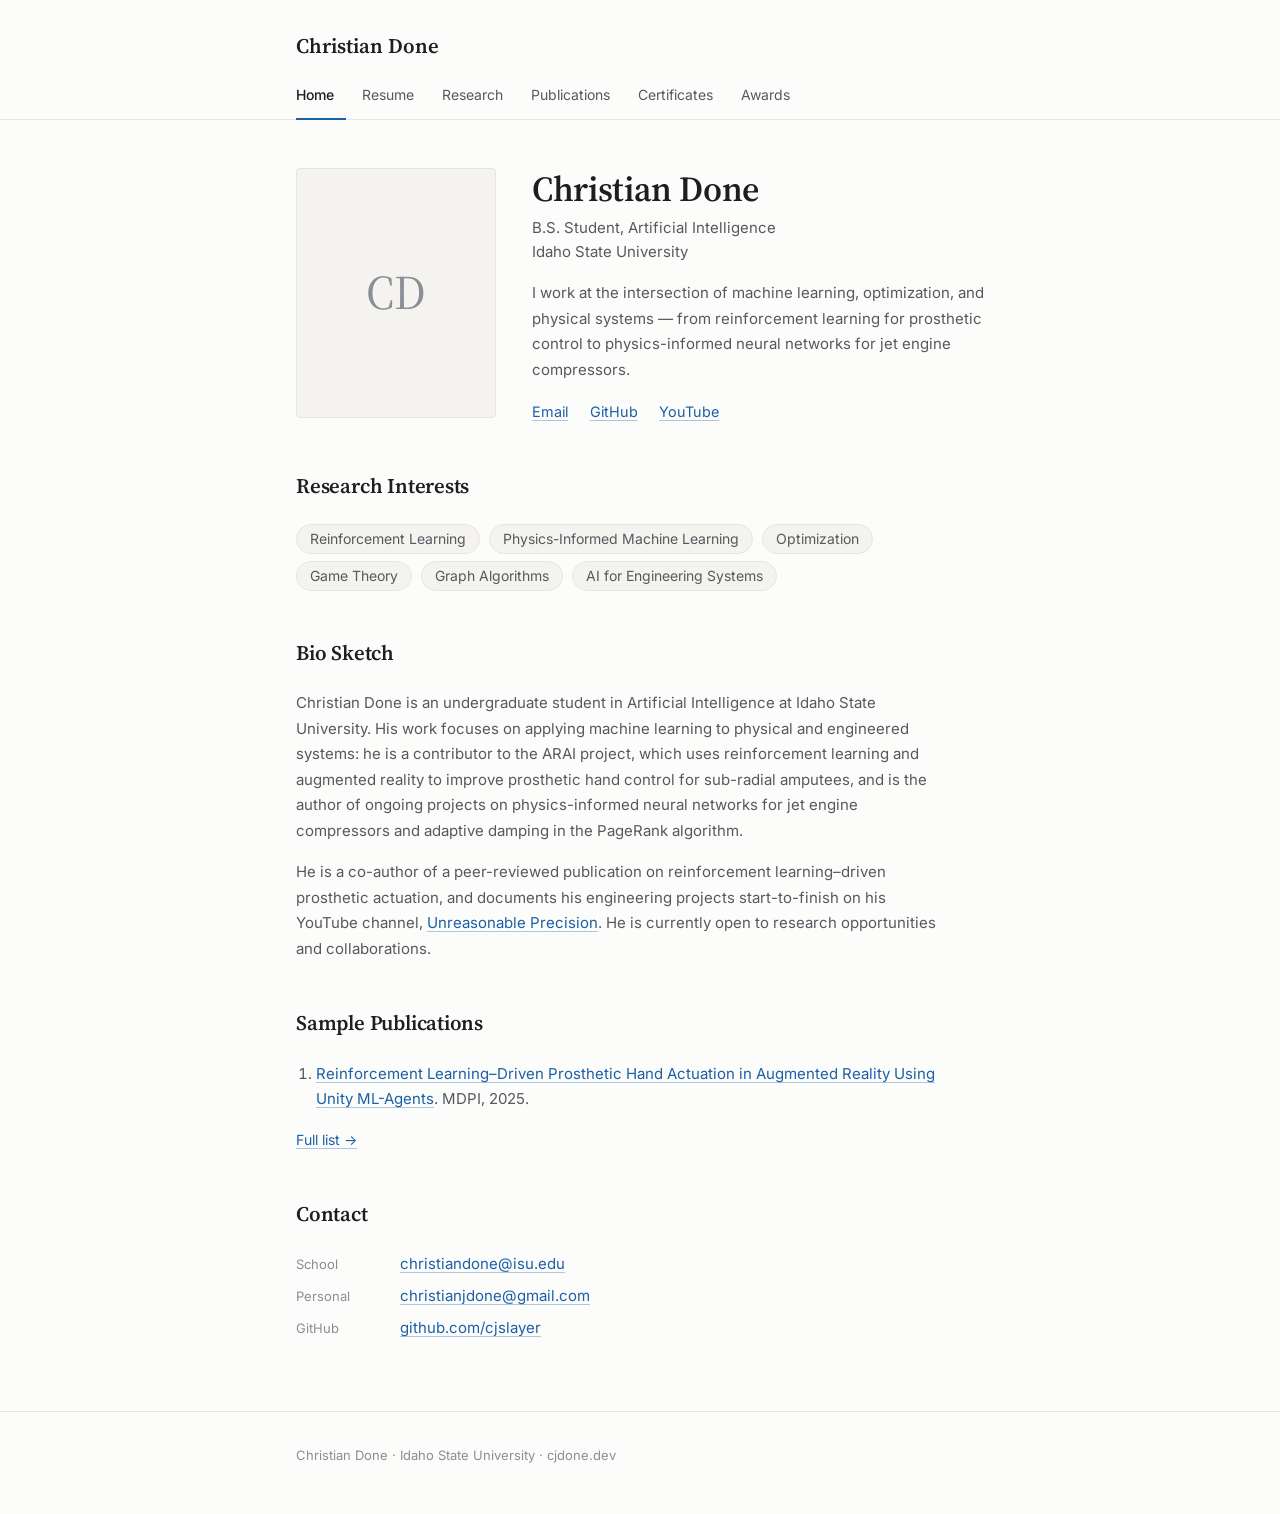
==== commit 9a5c70a3: "Replace single-page vibe-coded site with academic multi-page redesign Removes the old dark-theme sin" ====
--- a/index.html
+++ b/index.html
@@ -3,636 +3,90 @@
 <head>
 <meta charset="UTF-8">
 <meta name="viewport" content="width=device-width, initial-scale=1.0">
-<title>Christian — Portfolio</title>
-<link href="https://fonts.googleapis.com/css2?family=Syne:wght@400;500;600;700;800&family=Instrument+Sans:ital,wght@0,400;0,500;1,400&family=JetBrains+Mono:wght@400;500&display=swap" rel="stylesheet">
-<style>
-*, *::before, *::after { box-sizing: border-box; margin: 0; padding: 0; }
-:root {
-  --bg: #0D0F12;
-  --surface: #12151A;
-  --surface2: #191D24;
-  --border: rgba(255,255,255,0.07);
-  --border2: rgba(255,255,255,0.13);
-  --ink: #EDF2F7;
-  --ink2: #7A8A9A;
-  --ink3: #3A4A5A;
-  --blue: #38b6ff;
-  --blue-dim: #0D1E2E;
-  --blue-text: #38b6ff;
-  --blue-hover: #6CCAFF;
-  --red: #FF5C5C;
-}
-html { scroll-behavior: smooth; }
-body { font-family: 'Instrument Sans', sans-serif; background: var(--bg); color: var(--ink); min-height: 100vh; line-height: 1.6; -webkit-font-smoothing: antialiased; }
-
-nav { position: fixed; top: 0; left: 0; right: 0; z-index: 200; display: flex; justify-content: space-between; align-items: center; padding: 1.1rem 2.5rem; background: rgba(13,15,18,0.85); backdrop-filter: blur(12px); border-bottom: 1px solid var(--border); }
-.nav-logo { font-family: 'JetBrains Mono', monospace; font-size: 13px; color: var(--blue); letter-spacing: 0.06em; }
-.nav-links { display: flex; gap: 2rem; align-items: center; }
-.nav-links a { font-size: 14px; color: var(--ink2); text-decoration: none; transition: color 0.2s; }
-.nav-links a:hover { color: var(--ink); }
-.nav-status { display: flex; align-items: center; gap: 6px; font-family: 'JetBrains Mono', monospace; font-size: 11px; color: var(--blue-text); }
-.status-dot { width: 6px; height: 6px; border-radius: 50%; background: var(--blue); animation: pulse 2.5s ease-in-out infinite; }
-@keyframes pulse { 0%,100%{opacity:1;transform:scale(1)}50%{opacity:0.5;transform:scale(0.8)} }
-
-.hero { min-height: 100vh; display: flex; align-items: center; padding: 6rem 2.5rem 4rem; max-width: 960px; margin: 0 auto; }
-.hero-inner { width: 100%; }
-.hero-tag { display: inline-flex; align-items: center; gap: 8px; font-family: 'JetBrains Mono', monospace; font-size: 11px; color: var(--blue-text); letter-spacing: 0.1em; text-transform: uppercase; margin-bottom: 2rem; padding: 0.35rem 0.75rem; border: 1px solid rgba(56,182,255,0.25); border-radius: 4px; background: rgba(56,182,255,0.08); }
-.hero h1 { font-family: 'Syne', sans-serif; font-size: clamp(2.2rem, 5vw, 3.8rem); font-weight: 800; line-height: 1.05; letter-spacing: -0.02em; margin-bottom: 1.75rem; }
-.hero h1 .name-accent { color: var(--blue); }
-.hero-bio { font-size: 17px; color: var(--ink2); max-width: 560px; line-height: 1.8; margin-bottom: 2.5rem; }
-.hero-meta { display: flex; gap: 2rem; margin-bottom: 2.5rem; flex-wrap: wrap; }
-.meta-item { display: flex; flex-direction: column; gap: 2px; }
-.meta-label { font-family: 'JetBrains Mono', monospace; font-size: 10px; color: var(--ink3); text-transform: uppercase; letter-spacing: 0.1em; }
-.meta-value { font-size: 14px; color: var(--ink); font-weight: 500; }
-.hero-cta { display: flex; gap: 1rem; flex-wrap: wrap; }
-.btn { display: inline-flex; align-items: center; gap: 8px; padding: 0.7rem 1.4rem; border-radius: 6px; font-size: 14px; font-weight: 500; text-decoration: none; cursor: pointer; border: none; font-family: 'Instrument Sans', sans-serif; transition: all 0.2s; }
-.btn-blue { background: var(--blue); color: #060E18; }
-.btn-blue:hover { background: var(--blue-hover); }
-.btn-ghost { background: transparent; color: var(--ink2); border: 1px solid var(--border2); }
-.btn-ghost:hover { color: var(--ink); border-color: rgba(255,255,255,0.25); }
-
-.section { max-width: 960px; margin: 0 auto; padding: 5rem 2.5rem; }
-.section-header { display: flex; align-items: center; gap: 1rem; margin-bottom: 3rem; }
-.section-num { font-family: 'JetBrains Mono', monospace; font-size: 11px; color: var(--blue-text); }
-.section-title { font-family: 'Syne', sans-serif; font-size: 1.75rem; font-weight: 700; letter-spacing: -0.02em; }
-.section-line { flex: 1; height: 1px; background: var(--border); }
-
-#projects-list { display: flex; flex-direction: column; }
-.project-card { background: var(--surface); border: 1px solid var(--border); border-radius: 10px; padding: 1.75rem 2rem; display: grid; grid-template-columns: 1fr auto; gap: 1.5rem; align-items: start; transition: border-color 0.25s, background 0.25s; margin-bottom: 0.75rem; animation: fadeUp 0.4s ease both; }
-@keyframes fadeUp { from{opacity:0;transform:translateY(12px)}to{opacity:1;transform:translateY(0)} }
-.project-card:hover { border-color: var(--border2); background: var(--surface2); }
-.project-card-left { min-width: 0; }
-.project-top { display: flex; align-items: center; gap: 0.75rem; margin-bottom: 0.6rem; flex-wrap: wrap; }
-.project-title { font-family: 'Syne', sans-serif; font-size: 1.1rem; font-weight: 600; color: var(--ink); }
-.project-status { font-family: 'JetBrains Mono', monospace; font-size: 10px; padding: 2px 8px; border-radius: 3px; text-transform: uppercase; letter-spacing: 0.07em; }
-.status-active { background: rgba(56,182,255,0.12); color: var(--blue-text); border: 1px solid rgba(56,182,255,0.25); }
-.status-complete { background: rgba(74,79,76,0.4); color: var(--ink2); border: 1px solid var(--border2); }
-.project-desc { font-size: 14px; color: var(--ink2); line-height: 1.7; margin-bottom: 1rem; }
-.project-tags { display: flex; gap: 0.5rem; flex-wrap: wrap; }
-.tag { font-family: 'JetBrains Mono', monospace; font-size: 11px; color: var(--ink3); background: var(--surface2); border: 1px solid var(--border); padding: 2px 8px; border-radius: 3px; }
-.project-link { display: inline-flex; align-items: center; gap: 6px; padding: 0.55rem 1rem; background: transparent; border: 1px solid var(--border2); border-radius: 6px; color: var(--ink2); text-decoration: none; font-size: 13px; font-weight: 500; white-space: nowrap; transition: all 0.2s; align-self: flex-start; }
-.project-link:hover { border-color: var(--blue); color: var(--blue-text); }
-.no-projects { text-align: center; padding: 4rem 2rem; color: var(--ink3); font-family: 'JetBrains Mono', monospace; font-size: 13px; border: 1px dashed var(--border2); border-radius: 10px; }
-
-/* PUBLICATIONS SECTION */
-#publications-list { display: flex; flex-direction: column; gap: 0.75rem; }
-.pub-card { background: var(--surface); border: 1px solid var(--border); border-radius: 10px; padding: 1.5rem 2rem; display: grid; grid-template-columns: 1fr auto; gap: 1.5rem; align-items: start; transition: border-color 0.25s, background 0.25s; animation: fadeUp 0.4s ease both; }
-.pub-card:hover { border-color: var(--border2); background: var(--surface2); }
-.pub-title { font-family: 'Syne', sans-serif; font-size: 1rem; font-weight: 600; color: var(--ink); margin-bottom: 0.4rem; }
-.pub-authors { font-size: 13px; color: var(--ink2); margin-bottom: 0.3rem; }
-.pub-venue { font-family: 'JetBrains Mono', monospace; font-size: 11px; color: var(--ink3); }
-.pub-venue span { color: var(--blue-text); margin-left: 0.5rem; }
-
-/* YOUTUBE SECTION */
-.yt-card { background: var(--surface); border: 1px solid var(--border); border-radius: 10px; padding: 2rem; display: flex; align-items: center; gap: 2rem; transition: border-color 0.25s, background 0.25s; flex-wrap: wrap; }
-.yt-card:hover { border-color: rgba(56,182,255,0.3); background: var(--surface2); }
-.yt-icon { width: 56px; height: 56px; border-radius: 10px; background: rgba(56,182,255,0.1); border: 1px solid rgba(56,182,255,0.2); display: flex; align-items: center; justify-content: center; flex-shrink: 0; }
-.yt-icon svg { width: 28px; height: 28px; fill: var(--blue); }
-.yt-info { flex: 1; min-width: 200px; }
-.yt-title { font-family: 'Syne', sans-serif; font-size: 1.15rem; font-weight: 700; color: var(--ink); margin-bottom: 0.35rem; }
-.yt-desc { font-size: 14px; color: var(--ink2); line-height: 1.6; }
-.yt-handle { font-family: 'JetBrains Mono', monospace; font-size: 11px; color: var(--blue-text); margin-top: 0.4rem; }
-
-footer { border-top: 1px solid var(--border); padding: 2rem 2.5rem; text-align: center; font-family: 'JetBrains Mono', monospace; font-size: 11px; color: var(--ink3); }
-
-/* ADMIN */
-#admin-overlay { display: none; position: fixed; inset: 0; z-index: 500; background: rgba(0,0,0,0.75); backdrop-filter: blur(4px); overflow-y: auto; padding: 2rem; }
-#admin-overlay.open { display: flex; align-items: flex-start; justify-content: center; }
-.admin-panel { background: var(--surface); border: 1px solid var(--border2); border-radius: 14px; width: 100%; max-width: 700px; padding: 2rem; margin: auto; }
-.admin-header { display: flex; justify-content: space-between; align-items: center; margin-bottom: 1.75rem; padding-bottom: 1.25rem; border-bottom: 1px solid var(--border); }
-.admin-title { font-family: 'Syne', sans-serif; font-size: 1.2rem; font-weight: 700; }
-.admin-subtitle { font-family: 'JetBrains Mono', monospace; font-size: 11px; color: var(--blue-text); margin-top: 2px; }
-.close-btn { background: var(--surface2); border: 1px solid var(--border2); color: var(--ink2); width: 32px; height: 32px; border-radius: 6px; cursor: pointer; display: flex; align-items: center; justify-content: center; font-size: 18px; transition: all 0.2s; }
-.close-btn:hover { color: var(--ink); }
-.auth-error { color: var(--red); font-size: 13px; margin-top: 0.5rem; font-family: 'JetBrains Mono', monospace; display: none; }
-.field { margin-bottom: 1.25rem; }
-.field label { display: block; font-family: 'JetBrains Mono', monospace; font-size: 11px; color: var(--ink2); text-transform: uppercase; letter-spacing: 0.07em; margin-bottom: 0.4rem; }
-.field input, .field textarea, .field select { width: 100%; background: var(--surface2); border: 1px solid var(--border2); border-radius: 6px; color: var(--ink); font-family: 'Instrument Sans', sans-serif; font-size: 14px; padding: 0.65rem 0.85rem; outline: none; transition: border-color 0.2s; }
-.field input:focus, .field textarea:focus, .field select:focus { border-color: var(--blue); }
-.field textarea { resize: vertical; min-height: 90px; }
-.field select option { background: var(--surface2); }
-.field-row { display: grid; grid-template-columns: 1fr 1fr; gap: 1rem; }
-.form-actions { display: flex; gap: 0.75rem; margin-top: 1.5rem; padding-top: 1.25rem; border-top: 1px solid var(--border); }
-.btn-sm { padding: 0.55rem 1.1rem; font-size: 13px; border-radius: 5px; }
-.btn-danger { background: transparent; color: var(--red); border: 1px solid rgba(255,92,92,0.3); }
-.btn-danger:hover { background: rgba(255,92,92,0.1); }
-.admin-project-list { margin-bottom: 1rem; }
-.admin-project-item { display: flex; align-items: center; justify-content: space-between; gap: 1rem; padding: 0.85rem 1rem; border: 1px solid var(--border); border-radius: 7px; margin-bottom: 0.5rem; transition: border-color 0.2s; }
-.admin-project-item:hover { border-color: var(--border2); }
-.admin-project-item-title { font-size: 14px; font-weight: 500; flex: 1; min-width: 0; overflow: hidden; text-overflow: ellipsis; white-space: nowrap; }
-.admin-item-btns { display: flex; gap: 0.5rem; flex-shrink: 0; }
-.icon-btn { background: var(--surface2); border: 1px solid var(--border); color: var(--ink2); width: 28px; height: 28px; border-radius: 5px; cursor: pointer; display: flex; align-items: center; justify-content: center; transition: all 0.2s; font-size: 13px; }
-.icon-btn:hover { color: var(--ink); border-color: var(--border2); }
-.icon-btn.del:hover { color: var(--red); border-color: rgba(255,92,92,0.4); }
-.admin-add-btn { width: 100%; background: rgba(56,182,255,0.08); border: 1px dashed rgba(56,182,255,0.3); color: var(--blue-text); border-radius: 7px; padding: 0.75rem; cursor: pointer; font-family: 'JetBrains Mono', monospace; font-size: 12px; transition: all 0.2s; display: flex; align-items: center; justify-content: center; gap: 8px; margin-bottom: 0; }
-.admin-add-btn:hover { background: rgba(56,182,255,0.14); border-color: rgba(56,182,255,0.5); }
-#edit-form { display: none; }
-#edit-form.open { display: block; }
-.section-h3 { font-family: 'Syne', sans-serif; font-size: 0.9rem; font-weight: 600; color: var(--ink2); margin-bottom: 1rem; text-transform: uppercase; letter-spacing: 0.05em; padding-bottom: 0.5rem; border-bottom: 1px solid var(--border); }
-#change-pw-form { display: none; margin-top: 0.75rem; }
-#change-pw-form.open { display: block; }
-.pw-toggle { font-family: 'JetBrains Mono', monospace; font-size: 11px; color: var(--ink3); cursor: pointer; background: none; border: none; padding: 0; transition: color 0.2s; }
-.pw-toggle:hover { color: var(--ink2); }
-
-.export-banner { background: rgba(56,182,255,0.08); border: 1px solid rgba(56,182,255,0.2); border-radius: 8px; padding: 1rem 1.25rem; margin-bottom: 1.5rem; display: flex; align-items: center; justify-content: space-between; gap: 1rem; flex-wrap: wrap; }
-.export-banner-text { font-size: 13px; color: var(--ink2); line-height: 1.5; }
-.export-banner-text strong { color: var(--ink); display: block; margin-bottom: 2px; font-size: 14px; }
-.btn-export { background: var(--blue); color: #060E18; font-weight: 600; font-size: 13px; padding: 0.55rem 1.1rem; border-radius: 6px; cursor: pointer; border: none; font-family: 'Instrument Sans', sans-serif; display: flex; align-items: center; gap: 6px; white-space: nowrap; transition: background 0.2s; flex-shrink: 0; }
-.btn-export:hover { background: var(--blue-hover); }
-
-.toast { position: fixed; bottom: 2rem; right: 2rem; background: var(--surface2); border: 1px solid var(--blue); color: var(--blue-text); font-family: 'JetBrains Mono', monospace; font-size: 12px; padding: 0.65rem 1.1rem; border-radius: 6px; z-index: 999; opacity: 0; transform: translateY(8px); transition: all 0.3s; pointer-events: none; }
-.toast.show { opacity: 1; transform: translateY(0); }
-</style>
+<title>Christian Done — Idaho State University</title>
+<meta name="description" content="Christian Done — B.S. student in Artificial Intelligence at Idaho State University. Research in reinforcement learning, physics-informed machine learning, and optimization.">
+<link rel="preconnect" href="https://fonts.googleapis.com">
+<link rel="preconnect" href="https://fonts.gstatic.com" crossorigin>
+<link href="https://fonts.googleapis.com/css2?family=Source+Serif+4:opsz,wght@8..60,500;8..60,600&family=Inter:wght@400;500;600&display=swap" rel="stylesheet">
+<link rel="stylesheet" href="style.css">
 </head>
 <body>
 
-<nav>
-  <span class="nav-logo">CJDONE.dev</span>
-  <div class="nav-links">
-    <a href="#about">About</a>
-    <a href="#projects">Projects</a>
-    <a href="#publications">Publications</a>
-    <a href="#channel">Channel</a>
-    <a href="#contact">Contact</a>
-    <div class="nav-status">
-      <span class="status-dot"></span>
-      <span id="nav-status-text">Open to research</span>
-    </div>
+<header class="site-header">
+  <div class="wrap">
+    <div class="masthead"><a href="index.html">Christian Done</a></div>
+    <nav class="site-nav" aria-label="Site">
+      <ul>
+        <li><a href="index.html" aria-current="page">Home</a></li>
+        <li><a href="resume.html">Resume</a></li>
+        <li><a href="research.html">Research</a></li>
+        <li><a href="publications.html">Publications</a></li>
+        <li><a href="certificates.html">Certificates</a></li>
+        <li><a href="awards.html">Awards</a></li>
+      </ul>
+    </nav>
   </div>
-</nav>
+</header>
 
-<section class="hero" id="about">
-  <div class="hero-inner">
-    <div class="hero-tag">
-      <span class="status-dot"></span>
-      <span id="hero-tag-text">Researcher · Idaho State University</span>
-    </div>
-    <h1 id="hero-name">Hi, I'm <span class="name-accent">Christian.</span></h1>
-    <p class="hero-bio" id="hero-bio">Engineering student at Idaho State University, pursuing nuclear and mechanical engineering with a minor in physics. I'm interested in the places where AI, game theory, and optimization overlap — and I spend a lot of my time chasing those intersections through research and personal projects.</p>
-    <div class="hero-meta">
-      <div class="meta-item">
-        <span class="meta-label">School</span>
-        <span class="meta-value" id="meta-school">Idaho State University</span>
+<main>
+  <div class="wrap">
+
+    <div class="profile">
+      <!-- To use a real photo: put photo.jpg in the repo and replace the div below with:
+           <img src="photo.jpg" alt="Portrait of Christian Done"> (inside the .portrait div) -->
+      <div class="portrait" role="img" aria-label="Portrait placeholder">
+        <span class="initials">CD</span>
       </div>
-      <div class="meta-item">
-        <span class="meta-label">Role</span>
-        <span class="meta-value" id="meta-role">Researcher</span>
-      </div>
-      <div class="meta-item">
-        <span class="meta-label">Status</span>
-        <span class="meta-value" id="meta-status">Seeking Opportunities</span>
+      <div>
+        <h1>Christian Done</h1>
+        <p class="credentials">
+          B.S. Student, Artificial Intelligence<br>
+          Idaho State University
+        </p>
+        <p class="lede">I work at the intersection of machine learning, optimization, and physical systems — from reinforcement learning for prosthetic control to physics-informed neural networks for jet engine compressors.</p>
+        <div class="profile-links">
+          <a href="mailto:christiandone@isu.edu">Email</a>
+          <a href="https://github.com/cjslayer">GitHub</a>
+          <a href="https://youtube.com/@UnreasonablePrecision">YouTube</a>
+        </div>
       </div>
     </div>
-    <div class="hero-cta">
-      <a href="#projects" class="btn btn-blue">View Projects ↓</a>
-      <a href="#contact" class="btn btn-ghost">Get in Touch</a>
+
+    <h2>Research Interests</h2>
+    <ul class="tag-list">
+      <li>Reinforcement Learning</li>
+      <li>Physics-Informed Machine Learning</li>
+      <li>Optimization</li>
+      <li>Game Theory</li>
+      <li>Graph Algorithms</li>
+      <li>AI for Engineering Systems</li>
+    </ul>
+
+    <h2>Bio Sketch</h2>
+    <div class="prose">
+      <p>Christian Done is an undergraduate student in Artificial Intelligence at Idaho State University. His work focuses on applying machine learning to physical and engineered systems: he is a contributor to the ARAI project, which uses reinforcement learning and augmented reality to improve prosthetic hand control for sub-radial amputees, and is the author of ongoing projects on physics-informed neural networks for jet engine compressors and adaptive damping in the PageRank algorithm.</p>
+      <p>He is a co-author of a peer-reviewed publication on reinforcement learning–driven prosthetic actuation, and documents his engineering projects start-to-finish on his YouTube channel, <a href="https://youtube.com/@UnreasonablePrecision">Unreasonable Precision</a>. He is currently open to research opportunities and collaborations.</p>
     </div>
+
+    <h2>Sample Publications</h2>
+    <ol class="pub-list">
+      <li><a href="https://www.mdpi.com/2813-2084/4/4/53">Reinforcement Learning–Driven Prosthetic Hand Actuation in Augmented Reality Using Unity ML-Agents</a>. MDPI, 2025.</li>
+    </ol>
+    <p style="font-size:0.875rem;"><a href="publications.html">Full list →</a></p>
+
+    <h2>Contact</h2>
+    <ul class="contact-list">
+      <li><span class="label">School</span><a href="mailto:christiandone@isu.edu">christiandone@isu.edu</a></li>
+      <li><span class="label">Personal</span><a href="mailto:christianjdone@gmail.com">christianjdone@gmail.com</a></li>
+      <li><span class="label">GitHub</span><a href="https://github.com/cjslayer">github.com/cjslayer</a></li>
+    </ul>
+
   </div>
-</section>
-
-<section class="section" id="projects">
-  <div class="section-header">
-    <span class="section-num">01</span>
-    <h2 class="section-title">Projects</h2>
-    <div class="section-line"></div>
-  </div>
-  <div id="projects-list"></div>
-</section>
-
-<section class="section" id="publications">
-  <div class="section-header">
-    <span class="section-num">02</span>
-    <h2 class="section-title">Publications</h2>
-    <div class="section-line"></div>
-  </div>
-  <div id="publications-list">
-    <div class="pub-card">
-      <div>
-        <div class="pub-title"><a href="https://www.mdpi.com/2813-2084/4/4/53" target="_blank" style="color:inherit;text-decoration:none;">Reinforcement Learning–Driven Prosthetic Hand Actuation in Augmented Reality Using Unity ML-Agents</a></div>
-      </div>
-      <a href="https://www.mdpi.com/2813-2084/4/4/53" target="_blank" class="project-link">Read →</a>
-    </div>
-  </div>
-</section>
-
-<section class="section" id="channel">
-  <div class="section-header">
-    <span class="section-num">03</span>
-    <h2 class="section-title">YouTube Channel</h2>
-    <div class="section-line"></div>
-  </div>
-  <div class="yt-card">
-    <div class="yt-icon">
-      <svg viewBox="0 0 24 24" xmlns="http://www.w3.org/2000/svg">
-        <path d="M23.5 6.19a3.02 3.02 0 00-2.12-2.14C19.54 3.5 12 3.5 12 3.5s-7.54 0-9.38.55A3.02 3.02 0 00.5 6.19C0 8.04 0 12 0 12s0 3.96.5 5.81a3.02 3.02 0 002.12 2.14C4.46 20.5 12 20.5 12 20.5s7.54 0 9.38-.55a3.02 3.02 0 002.12-2.14C24 15.96 24 12 24 12s0-3.96-.5-5.81zM9.75 15.5v-7l6.5 3.5-6.5 3.5z"/>
-      </svg>
-    </div>
-    <div class="yt-info">
-      <div class="yt-title" id="yt-channel-name">Unreasonable Precision</div>
-      <div class="yt-desc" id="yt-channel-desc">Engineering projects documented start to finish — the thought process, the dead ends, the technical work, and the result. No polished highlight reels, just the full solve.</div>
-      <div class="yt-handle" id="yt-handle">@UnreasonablePrecision</div>
-    </div>
-    <a id="yt-link" href="https://youtube.com/@UnreasonablePrecision" target="_blank" class="btn btn-ghost btn-sm" style="white-space:nowrap;flex-shrink:0;">
-      Watch →
-    </a>
-  </div>
-</section>
-
-<section class="section" id="contact">
-  <div class="section-header">
-    <span class="section-num">04</span>
-    <h2 class="section-title">Contact</h2>
-    <div class="section-line"></div>
-  </div>
-  <p style="color:var(--ink2);font-size:15px;max-width:480px;line-height:1.8;">
-    Interested in collaborating or have a research opportunity?
-  </p>
-  <div style="margin-top:1rem;display:flex;flex-direction:column;gap:0.5rem;">
-    <div style="font-size:15px;color:var(--ink2);">
-      <span style="font-family:'JetBrains Mono',monospace;font-size:12px;color:var(--ink3);margin-right:0.6rem;">Personal</span>
-      <a href="mailto:christianjdone@gmail.com" style="color:var(--blue-text);text-decoration:none;">christianjdone@gmail.com</a>
-    </div>
-    <div style="font-size:15px;color:var(--ink2);">
-      <span style="font-family:'JetBrains Mono',monospace;font-size:12px;color:var(--ink3);margin-right:0.6rem;">School Email</span>
-      <a id="contact-email-link" href="mailto:christiandone@isu.edu" style="color:var(--blue-text);text-decoration:none;">christiandone@isu.edu</a>
-    </div>
-  </div>
-  <div style="margin-top:1.5rem;display:flex;gap:1rem;flex-wrap:wrap;">
-    <a id="github-link" href="https://github.com/cjslayer" target="_blank" class="btn btn-ghost btn-sm">
-      <svg width="16" height="16" fill="currentColor" viewBox="0 0 24 24"><path d="M12 0C5.37 0 0 5.37 0 12c0 5.3 3.44 9.8 8.2 11.38.6.11.82-.26.82-.57v-2c-3.34.73-4.04-1.61-4.04-1.61-.55-1.39-1.34-1.76-1.34-1.76-1.09-.75.08-.73.08-.73 1.2.08 1.84 1.24 1.84 1.24 1.07 1.83 2.8 1.3 3.48 1 .11-.78.42-1.3.76-1.6-2.67-.3-5.47-1.33-5.47-5.93 0-1.31.47-2.38 1.24-3.22-.12-.3-.54-1.52.12-3.18 0 0 1.01-.32 3.3 1.23a11.5 11.5 0 013-.4c1.02 0 2.04.13 3 .4 2.28-1.55 3.29-1.23 3.29-1.23.66 1.66.24 2.88.12 3.18.77.84 1.24 1.91 1.24 3.22 0 4.61-2.81 5.63-5.48 5.92.43.37.81 1.1.81 2.22v3.29c0 .32.22.69.83.57C20.57 21.8 24 17.3 24 12c0-6.63-5.37-12-12-12z"/></svg>
-      GitHub
-    </a>
-    <a id="linkedin-link" href="#" target="_blank" class="btn btn-ghost btn-sm" style="display:none">
-      <svg width="16" height="16" fill="currentColor" viewBox="0 0 24 24"><path d="M20.45 20.45h-3.55v-5.57c0-1.33-.03-3.04-1.85-3.04-1.85 0-2.14 1.45-2.14 2.94v5.67H9.36V9h3.41v1.56h.05c.48-.9 1.64-1.85 3.37-1.85 3.6 0 4.27 2.37 4.27 5.45v6.29zM5.34 7.43a2.06 2.06 0 110-4.12 2.06 2.06 0 010 4.12zM3.56 20.45h3.55V9H3.56v11.45zM22.23 0H1.77C.79 0 0 .77 0 1.73v20.54C0 23.23.79 24 1.77 24h20.46C23.2 24 24 23.23 24 22.27V1.73C24 .77 23.2 0 22.23 0z"/></svg>
-      LinkedIn
-    </a>
-  </div>
-</section>
+</main>
 
 <footer>
-  <span id="footer-text">Christian · Idaho State University · CJDone.dev</span>
+  <div class="wrap">Christian Done · Idaho State University · cjdone.dev</div>
 </footer>
 
-<div class="toast" id="toast"></div>
-
-<!-- ADMIN OVERLAY -->
-<div id="admin-overlay">
-  <div class="admin-panel">
-    <div class="admin-header">
-      <div>
-        <div class="admin-title">Admin Panel</div>
-        <div class="admin-subtitle">// portfolio_manager</div>
-      </div>
-      <button class="close-btn" onclick="closeAdmin()">✕</button>
-    </div>
-
-    <!-- LOGIN -->
-    <div id="auth-screen">
-      <p style="color:var(--ink2);font-size:14px;margin-bottom:1rem;">Enter your admin password to manage your portfolio.</p>
-      <div class="field">
-        <label>Password</label>
-        <input type="password" id="pw-input" placeholder="••••••••" onkeydown="if(event.key==='Enter')login()">
-      </div>
-      <div class="auth-error" id="auth-error">Incorrect password. Try again.</div>
-      <button class="btn btn-blue btn-sm" style="margin-top:1rem" onclick="login()">Unlock →</button>
-    </div>
-
-    <!-- ADMIN CONTENT -->
-    <div id="admin-content" style="display:none">
-
-      <div class="export-banner">
-        <div class="export-banner-text">
-          <strong>↓ Download & publish your changes</strong>
-          After editing, download the updated file and re-upload it to GitHub to go live.
-        </div>
-        <button class="btn-export" onclick="exportSite()">⬇ Download index.html</button>
-      </div>
-
-      <!-- Profile -->
-      <div style="margin-bottom:1.75rem;padding-bottom:1.75rem;border-bottom:1px solid var(--border)">
-        <div class="section-h3">Profile</div>
-        <div class="field-row">
-          <div class="field"><label>Your Name</label><input type="text" id="p-name" placeholder="Christian"></div>
-          <div class="field"><label>School Email</label><input type="text" id="p-email" placeholder="cj@isu.edu"></div>
-        </div>
-        <div class="field"><label>Bio</label><textarea id="p-bio" placeholder="A short description about yourself..."></textarea></div>
-        <div class="field-row">
-          <div class="field"><label>School</label><input type="text" id="p-school" placeholder="Idaho State University"></div>
-          <div class="field"><label>Role / Title</label><input type="text" id="p-role" placeholder="Researcher"></div>
-        </div>
-        <div class="field-row">
-          <div class="field"><label>Status (shown in nav)</label><input type="text" id="p-status" placeholder="Open to research"></div>
-          <div class="field"><label>GitHub URL</label><input type="text" id="p-github" placeholder="https://github.com/yourname"></div>
-        </div>
-        <div class="field-row">
-          <div class="field"><label>LinkedIn URL (optional)</label><input type="text" id="p-linkedin" placeholder="https://linkedin.com/in/yourname"></div>
-          <div class="field"><label>YouTube Channel URL</label><input type="text" id="p-youtube" placeholder="https://youtube.com/@UnreasonablePrecision"></div>
-        </div>
-        <button class="btn btn-blue btn-sm" onclick="saveProfile()">Save Profile</button>
-      </div>
-
-      <!-- Projects -->
-      <div>
-        <div class="section-h3">Projects</div>
-        <div class="admin-project-list" id="admin-project-list"></div>
-        <button class="admin-add-btn" onclick="openNewProject()">+ Add New Project</button>
-      </div>
-
-      <!-- Edit Form -->
-      <div id="edit-form">
-        <div style="margin:1.5rem 0 0;padding-top:1.5rem;border-top:1px solid var(--border)">
-          <div style="font-family:'Syne',sans-serif;font-size:1rem;font-weight:600;margin-bottom:1.25rem" id="edit-form-title">New Project</div>
-          <div class="field"><label>Project Title</label><input type="text" id="e-title" placeholder="My Awesome Project"></div>
-          <div class="field"><label>Description</label><textarea id="e-desc" placeholder="What does this project do? What did you learn?"></textarea></div>
-          <div class="field-row">
-            <div class="field"><label>GitHub URL</label><input type="text" id="e-github" placeholder="https://github.com/you/project"></div>
-            <div class="field"><label>Status</label><select id="e-status"><option value="active">Active</option><option value="complete">Complete</option></select></div>
-          </div>
-          <div class="field"><label>Tags (comma separated)</label><input type="text" id="e-tags" placeholder="Python, Machine Learning, Data Analysis"></div>
-          <div class="form-actions">
-            <button class="btn btn-blue btn-sm" onclick="saveProject()">Save Project</button>
-            <button class="btn btn-ghost btn-sm" onclick="cancelEdit()">Cancel</button>
-            <button class="btn btn-danger btn-sm" id="delete-btn" onclick="deleteProject()" style="display:none;margin-left:auto">Delete</button>
-          </div>
-        </div>
-      </div>
-
-      <!-- Change password -->
-      <div style="margin-top:1.5rem;padding-top:1.5rem;border-top:1px solid var(--border)">
-        <button class="pw-toggle" onclick="togglePwForm()">Change password ↓</button>
-        <div id="change-pw-form">
-          <div class="field" style="margin-top:0.75rem"><label>New Password</label><input type="password" id="new-pw" placeholder="Enter new password"></div>
-          <div class="field"><label>Confirm New Password</label><input type="password" id="confirm-pw" placeholder="Repeat new password"></div>
-          <button class="btn btn-ghost btn-sm" onclick="changePassword()">Update Password</button>
-        </div>
-      </div>
-
-    </div>
-  </div>
-</div>
-
-<script>
-// EMBEDDED_DATA_START
-var SITE_DATA = {
-  "password": "isdofsoeh1823!$",
-  "profile": {
-    "name": "Christian",
-    "email": "christiandone@isu.edu",
-    "bio": "Engineering student at Idaho State University, pursuing nuclear and mechanical engineering with a minor in physics. I'm interested in the places where AI, game theory, and optimization overlap  and I spend a lot of my time chasing those intersections through research and personal projects.",
-    "school": "Idaho State University",
-    "role": "Researcher",
-    "status": "Open to research",
-    "github": "https://github.com/cjslayer",
-    "linkedin": "",
-    "youtube": "https://youtube.com/@UnreasonablePrecision"
-  },
-  "projects": [
-    {
-      "id": 1,
-      "title": "ARAI",
-      "description": "Investigating the application of reinforcement learning and virtual reality to prosthetic hand control for sub-radial amputees. Using Unity ML-Agents to train adaptive actuation policies in augmented reality environments, with the goal of improving prosthetic responsiveness and user outcomes.",
-      "github": "https://github.com/palmjad2/Augmented-Reality-Artificial-Intelligence",
-      "status": "active",
-      "tags": [
-        "Reinforcement Learning",
-        "VR",
-        "Unity ML-Agents",
-        "Prosthetics"
-      ]
-    },
-    {
-      "id": 2,
-      "title": "Physics-Informed Neural Networks for Jet Engine Compressors",
-      "description": "Applying physics-informed neural networks (PINNs) to improve the thermodynamic efficiency of jet engine compressors. By embedding governing physical laws directly into the neural network architecture, this project aims to produce models that are both data efficient and physically consistent  reducing reliance on costly simulations.",
-      "github": "https://github.com/cjslayer/Physics-Informed-Neural-Networks-for-Jet-Engine-Compressors",
-      "status": "active",
-      "tags": [
-        "PINNs",
-        "Machine Learning",
-        "Thermodynamics",
-        "Aerospace"
-      ]
-    },
-    {
-      "id": 3,
-      "title": "Adaptive PageRank Optimization",
-      "description": "PageRank is the algorithm behind early web search it ranks nodes in a graph using a fixed damping parameter applied uniformly across all nodes. This project investigates whether allowing each node its own locally adaptive damping factor can improve convergence and ranking quality, framed as a constrained optimization problem over the space of stochastic matrices. The mathematical approach draws on Perron Frobenius theory, Markov chain perturbation analysis, and fixed-point arguments.",
-      "github": "https://github.com/cjslayer/Adaptive-PageRank-Optimization",
-      "status": "active",
-      "tags": [
-        "Graph Theory",
-        "Optimization",
-        "Linear Algebra",
-        "Research"
-      ]
-    }
-  ]
-};
-// EMBEDDED_DATA_END
-
-var DB = JSON.parse(JSON.stringify(SITE_DATA));
-var editingId = null;
-
-function el(id) { return document.getElementById(id); }
-function esc(s) { return String(s||'').replace(/&/g,'&amp;').replace(/</g,'&lt;').replace(/>/g,'&gt;').replace(/"/g,'&quot;'); }
-
-function render() {
-  var p = DB.profile;
-  document.title = (p.name||'Christian') + ' — Portfolio';
-  el('hero-tag-text').textContent = (p.role||'') + ' · ' + (p.school||'');
-  el('hero-name').innerHTML = 'Hi, I\'m <span class="name-accent">' + esc(p.name||'Christian') + '.</span>';
-  el('hero-bio').textContent = p.bio || '';
-  el('meta-school').textContent = p.school || '';
-  el('meta-role').textContent = p.role || '';
-  el('meta-status').textContent = p.status || '';
-  el('nav-status-text').textContent = p.status || '';
-  el('footer-text').textContent = (p.name||'Christian') + ' · ' + (p.school||'') + ' · CJDone.dev';
-  var emailLink = el('contact-email-link');
-  emailLink.textContent = p.email || '';
-  emailLink.href = 'mailto:' + (p.email||'');
-  var gh = el('github-link');
-  gh.href = p.github || '#';
-  gh.style.display = p.github ? '' : 'none';
-  var li = el('linkedin-link');
-  if (p.linkedin) { li.href = p.linkedin; li.style.display = ''; }
-  else li.style.display = 'none';
-  var yt = el('yt-link');
-  if (p.youtube) { yt.href = p.youtube; }
-  renderProjects();
-}
-
-function renderProjects() {
-  var list = el('projects-list');
-  if (!DB.projects.length) {
-    list.innerHTML = '<div class="no-projects">// no projects yet — open admin to add some</div>';
-    return;
-  }
-  list.innerHTML = DB.projects.map(function(p, i) {
-    return '<div class="project-card" style="animation-delay:' + (i*0.07) + 's">' +
-      '<div class="project-card-left">' +
-        '<div class="project-top">' +
-          '<span class="project-title">' + esc(p.title) + '</span>' +
-          '<span class="project-status status-' + p.status + '">' + (p.status==='active'?'Active':'Complete') + '</span>' +
-        '</div>' +
-        '<p class="project-desc">' + esc(p.description) + '</p>' +
-        '<div class="project-tags">' + (p.tags||[]).map(function(t){return '<span class="tag">'+esc(t)+'</span>';}).join('') + '</div>' +
-      '</div>' +
-      '<a href="' + esc(p.github) + '" target="_blank" class="project-link">' +
-        '<svg width="14" height="14" fill="currentColor" viewBox="0 0 24 24"><path d="M12 0C5.37 0 0 5.37 0 12c0 5.3 3.44 9.8 8.2 11.38.6.11.82-.26.82-.57v-2c-3.34.73-4.04-1.61-4.04-1.61-.55-1.39-1.34-1.76-1.34-1.76-1.09-.75.08-.73.08-.73 1.2.08 1.84 1.24 1.84 1.24 1.07 1.83 2.8 1.3 3.48 1 .11-.78.42-1.3.76-1.6-2.67-.3-5.47-1.33-5.47-5.93 0-1.31.47-2.38 1.24-3.22-.12-.3-.54-1.52.12-3.18 0 0 1.01-.32 3.3 1.23a11.5 11.5 0 013-.4c1.02 0 2.04.13 3 .4 2.28-1.55 3.29-1.23 3.29-1.23.66 1.66.24 2.88.12 3.18.77.84 1.24 1.91 1.24 3.22 0 4.61-2.81 5.63-5.48 5.92.43.37.81 1.1.81 2.22v3.29c0 .32.22.69.83.57C20.57 21.8 24 17.3 24 12c0-6.63-5.37-12-12-12z"/></svg>' +
-        'View on GitHub' +
-      '</a>' +
-    '</div>';
-  }).join('');
-}
-
-function openAdmin() {
-  el('admin-overlay').classList.add('open');
-  el('auth-screen').style.display = '';
-  el('admin-content').style.display = 'none';
-  el('pw-input').value = '';
-  el('auth-error').style.display = 'none';
-  document.body.style.overflow = 'hidden';
-}
-function closeAdmin() {
-  el('admin-overlay').classList.remove('open');
-  document.body.style.overflow = '';
-  cancelEdit();
-}
-function login() {
-  if (el('pw-input').value === DB.password) {
-    el('auth-screen').style.display = 'none';
-    el('admin-content').style.display = 'block';
-    populateProfile();
-    renderAdminProjects();
-  } else {
-    el('auth-error').style.display = 'block';
-    el('pw-input').value = '';
-    el('pw-input').focus();
-  }
-}
-function populateProfile() {
-  var p = DB.profile;
-  el('p-name').value = p.name||''; el('p-email').value = p.email||'';
-  el('p-bio').value = p.bio||''; el('p-school').value = p.school||'';
-  el('p-role').value = p.role||''; el('p-status').value = p.status||'';
-  el('p-github').value = p.github||''; el('p-linkedin').value = p.linkedin||'';
-  el('p-youtube').value = p.youtube||'';
-}
-function saveProfile() {
-  DB.profile = { name:el('p-name').value, email:el('p-email').value, bio:el('p-bio').value, school:el('p-school').value, role:el('p-role').value, status:el('p-status').value, github:el('p-github').value, linkedin:el('p-linkedin').value, youtube:el('p-youtube').value };
-  render();
-  toast('Profile saved — remember to download & re-upload to go live!');
-}
-function renderAdminProjects() {
-  var list = el('admin-project-list');
-  if (!DB.projects.length) { list.innerHTML = '<div style="color:var(--ink3);font-size:13px;font-family:JetBrains Mono,monospace;padding:0.5rem 0">// no projects yet</div>'; return; }
-  list.innerHTML = DB.projects.map(function(p) {
-    return '<div class="admin-project-item">' +
-      '<span class="admin-project-item-title">' + esc(p.title) + '</span>' +
-      '<span class="project-status status-' + p.status + '" style="font-size:9px">' + p.status + '</span>' +
-      '<div class="admin-item-btns">' +
-        '<button class="icon-btn" onclick="editProject(' + p.id + ')" title="Edit">✎</button>' +
-        '<button class="icon-btn del" onclick="confirmDelete(' + p.id + ')" title="Delete">✕</button>' +
-      '</div>' +
-    '</div>';
-  }).join('');
-}
-function openNewProject() {
-  editingId = null;
-  el('edit-form-title').textContent = 'New Project';
-  el('e-title').value=''; el('e-desc').value=''; el('e-github').value='';
-  el('e-status').value='active'; el('e-tags').value='';
-  el('delete-btn').style.display = 'none';
-  el('edit-form').classList.add('open');
-  setTimeout(function(){ el('edit-form').scrollIntoView({behavior:'smooth',block:'nearest'}); }, 50);
-}
-function editProject(id) {
-  var p = DB.projects.find(function(x){ return x.id===id; });
-  if (!p) return;
-  editingId = id;
-  el('edit-form-title').textContent = 'Edit Project';
-  el('e-title').value=p.title||''; el('e-desc').value=p.description||'';
-  el('e-github').value=p.github||''; el('e-status').value=p.status||'active';
-  el('e-tags').value=(p.tags||[]).join(', ');
-  el('delete-btn').style.display='';
-  el('edit-form').classList.add('open');
-  setTimeout(function(){ el('edit-form').scrollIntoView({behavior:'smooth',block:'nearest'}); }, 50);
-}
-function saveProject() {
-  var title = el('e-title').value.trim();
-  if (!title) { el('e-title').focus(); return; }
-  var project = { id:editingId||Date.now(), title:title, description:el('e-desc').value.trim(), github:el('e-github').value.trim(), status:el('e-status').value, tags:el('e-tags').value.split(',').map(function(t){return t.trim();}).filter(Boolean) };
-  if (editingId) { DB.projects = DB.projects.map(function(p){ return p.id===editingId?project:p; }); }
-  else DB.projects.push(project);
-  render(); renderAdminProjects(); cancelEdit();
-  toast(editingId ? 'Project updated — download to publish!' : 'Project added — download to publish!');
-}
-function confirmDelete(id) { editingId = id; deleteProject(); }
-function deleteProject() {
-  if (!editingId) return;
-  if (!confirm('Delete this project? This cannot be undone.')) return;
-  DB.projects = DB.projects.filter(function(p){ return p.id!==editingId; });
-  render(); renderAdminProjects(); cancelEdit();
-  toast('Project deleted — download to publish!');
-}
-function cancelEdit() { editingId=null; el('edit-form').classList.remove('open'); }
-function togglePwForm() { el('change-pw-form').classList.toggle('open'); }
-function changePassword() {
-  var np=el('new-pw').value, cp=el('confirm-pw').value;
-  if (!np) return;
-  if (np!==cp) { alert('Passwords do not match.'); return; }
-  DB.password=np; el('new-pw').value=''; el('confirm-pw').value='';
-  el('change-pw-form').classList.remove('open');
-  toast('Password updated — download to save it permanently!');
-}
-
-function exportSite() {
-  var xhr = new XMLHttpRequest();
-  xhr.open('GET', window.location.href, true);
-  xhr.onload = function() {
-    if (xhr.status === 200) {
-      var html = xhr.responseText;
-      var dataStr = JSON.stringify(DB, null, 2);
-      var newData = 'var SITE_DATA = ' + dataStr + ';';
-      var updated = html.replace(/var SITE_DATA = \{[\s\S]*?\};/, newData);
-      download('index.html', updated);
-      toast('Downloaded! Re-upload to GitHub to go live.');
-    } else { fallbackExport(); }
-  };
-  xhr.onerror = function() { fallbackExport(); };
-  xhr.send();
-}
-function fallbackExport() {
-  var currentHTML = document.documentElement.outerHTML;
-  var dataStr = JSON.stringify(DB, null, 2);
-  var newData = 'var SITE_DATA = ' + dataStr + ';';
-  var updated = currentHTML.replace(/var SITE_DATA = \{[\s\S]*?\};/, newData);
-  download('index.html', updated);
-  toast('Downloaded! Re-upload to GitHub to go live.');
-}
-function download(filename, text) {
-  var blob = new Blob([text], {type:'text/html'});
-  var a = document.createElement('a');
-  a.href = URL.createObjectURL(blob);
-  a.download = filename;
-  document.body.appendChild(a);
-  a.click();
-  document.body.removeChild(a);
-  URL.revokeObjectURL(a.href);
-}
-function toast(msg) {
-  var t = el('toast');
-  t.textContent = msg;
-  t.classList.add('show');
-  setTimeout(function(){ t.classList.remove('show'); }, 3000);
-}
-
-window.addEventListener('DOMContentLoaded', function() {
-  render();
-  if (location.search.includes('admin')) openAdmin();
-});
-el('admin-overlay').addEventListener('click', function(e){ if(e.target===el('admin-overlay')) closeAdmin(); });
-document.addEventListener('keydown', function(e){ if(e.key==='`') openAdmin(); });
-</script>
 </body>
 </html>
--- a/style.css
+++ b/style.css
@@ -0,0 +1,87 @@
+:root {
+  --bg: #FCFCFA;
+  --ink: #1C1E21;
+  --ink-soft: #55595F;
+  --ink-faint: #8A8F96;
+  --accent: #1B5FA8;
+  --hairline: #E6E5E1;
+  --band: #F4F3EF;
+  --serif: 'Source Serif 4', Georgia, serif;
+  --sans: 'Inter', -apple-system, BlinkMacSystemFont, 'Segoe UI', sans-serif;
+}
+* { box-sizing: border-box; margin: 0; padding: 0; }
+html { scroll-behavior: smooth; }
+@media (prefers-reduced-motion: reduce) { html { scroll-behavior: auto; } }
+body {
+  font-family: var(--sans);
+  background: var(--bg);
+  color: var(--ink);
+  font-size: 16px;
+  line-height: 1.7;
+  -webkit-font-smoothing: antialiased;
+}
+.wrap { max-width: 46rem; margin: 0 auto; padding: 0 1.5rem; }
+
+a { color: var(--accent); text-decoration: underline; text-decoration-thickness: 1px; text-underline-offset: 3px; text-decoration-color: rgba(27,95,168,0.35); transition: text-decoration-color 0.15s ease; }
+a:hover { text-decoration-color: var(--accent); }
+a:focus-visible { outline: 2px solid var(--accent); outline-offset: 3px; border-radius: 2px; }
+
+.site-header { border-bottom: 1px solid var(--hairline); background: var(--bg); }
+.masthead { padding: 1.75rem 0 0.5rem; }
+.masthead a { font-family: var(--serif); font-size: 1.3rem; font-weight: 600; color: var(--ink); text-decoration: none; }
+.site-nav ul { display: flex; gap: 0.25rem; list-style: none; flex-wrap: wrap; padding: 0.25rem 0 0; }
+.site-nav a { display: inline-block; font-size: 0.875rem; color: var(--ink-soft); text-decoration: none; padding: 0.5rem 0.75rem 0.65rem; border-bottom: 2px solid transparent; margin-bottom: -1px; }
+.site-nav a:hover { color: var(--ink); }
+.site-nav a[aria-current="page"] { color: var(--ink); border-bottom-color: var(--accent); font-weight: 500; }
+.site-nav li:first-child a { padding-left: 0; }
+
+main { padding: 3rem 0 4rem; }
+
+.page-title { font-family: var(--serif); font-size: 1.85rem; font-weight: 600; letter-spacing: -0.01em; margin-bottom: 0.5rem; }
+.page-sub { color: var(--ink-soft); font-size: 0.9375rem; margin-bottom: 2.5rem; }
+
+h2 { font-family: var(--serif); font-size: 1.3rem; font-weight: 600; letter-spacing: -0.01em; margin: 2.75rem 0 1.25rem; }
+h2:first-child { margin-top: 0; }
+
+.profile { display: grid; grid-template-columns: 200px 1fr; gap: 2.25rem; align-items: start; margin-bottom: 1rem; }
+@media (max-width: 620px) { .profile { grid-template-columns: 1fr; } .portrait { max-width: 220px; } }
+.portrait { aspect-ratio: 4 / 5; width: 100%; background: var(--band); border: 1px solid var(--hairline); border-radius: 4px; display: flex; align-items: center; justify-content: center; overflow: hidden; }
+.portrait img { width: 100%; height: 100%; object-fit: cover; display: block; }
+.portrait .initials { font-family: var(--serif); font-size: 3rem; color: var(--ink-faint); }
+.profile h1 { font-family: var(--serif); font-size: clamp(1.7rem, 4.5vw, 2.2rem); font-weight: 600; line-height: 1.2; letter-spacing: -0.01em; margin-bottom: 0.4rem; }
+.credentials { color: var(--ink-soft); font-size: 0.9375rem; line-height: 1.6; margin-bottom: 1rem; }
+.profile p.lede { color: var(--ink-soft); font-size: 0.9375rem; }
+.profile-links { margin-top: 1.1rem; font-size: 0.9rem; }
+.profile-links a { margin-right: 1.1rem; }
+
+.item { margin-bottom: 2rem; }
+.item:last-child { margin-bottom: 0; }
+.item h3 { font-size: 1rem; font-weight: 600; line-height: 1.4; margin-bottom: 0.35rem; }
+.item h3 a { color: var(--ink); text-decoration: none; }
+.item h3 a:hover { color: var(--accent); }
+.item p { font-size: 0.9375rem; color: var(--ink-soft); }
+.item .meta { font-size: 0.8125rem; color: var(--ink-faint); margin-top: 0.5rem; }
+.item .meta a { color: var(--ink-faint); }
+.item .meta a:hover { color: var(--accent); }
+
+p { max-width: 40rem; }
+main > .wrap > p, .prose p { font-size: 0.9375rem; color: var(--ink-soft); margin-bottom: 1rem; }
+
+.tag-list { list-style: none; display: flex; flex-wrap: wrap; gap: 0.4rem 0.6rem; font-size: 0.875rem; color: var(--ink-soft); }
+.tag-list li { background: var(--band); border: 1px solid var(--hairline); border-radius: 999px; padding: 0.15rem 0.8rem; }
+ol.pub-list { padding-left: 1.25rem; font-size: 0.9375rem; color: var(--ink-soft); }
+ol.pub-list li { margin-bottom: 1rem; max-width: 40rem; }
+
+.cv-entry { display: grid; grid-template-columns: 7rem 1fr; gap: 1.25rem; margin-bottom: 1.5rem; }
+@media (max-width: 620px) { .cv-entry { grid-template-columns: 1fr; gap: 0.15rem; } }
+.cv-when { font-size: 0.8125rem; color: var(--ink-faint); padding-top: 0.2rem; }
+.cv-what h3 { font-size: 0.9375rem; font-weight: 600; margin-bottom: 0.15rem; }
+.cv-what p { font-size: 0.9rem; color: var(--ink-soft); }
+
+.placeholder-note { font-size: 0.875rem; color: var(--ink-faint); border: 1px dashed var(--hairline); border-radius: 4px; padding: 0.9rem 1.1rem; max-width: 40rem; }
+
+.contact-list { list-style: none; font-size: 0.9375rem; }
+.contact-list li { margin-bottom: 0.4rem; }
+.contact-list .label { display: inline-block; width: 6.5rem; color: var(--ink-faint); font-size: 0.8125rem; }
+
+footer { border-top: 1px solid var(--hairline); padding: 2rem 0 3rem; font-size: 0.8125rem; color: var(--ink-faint); }
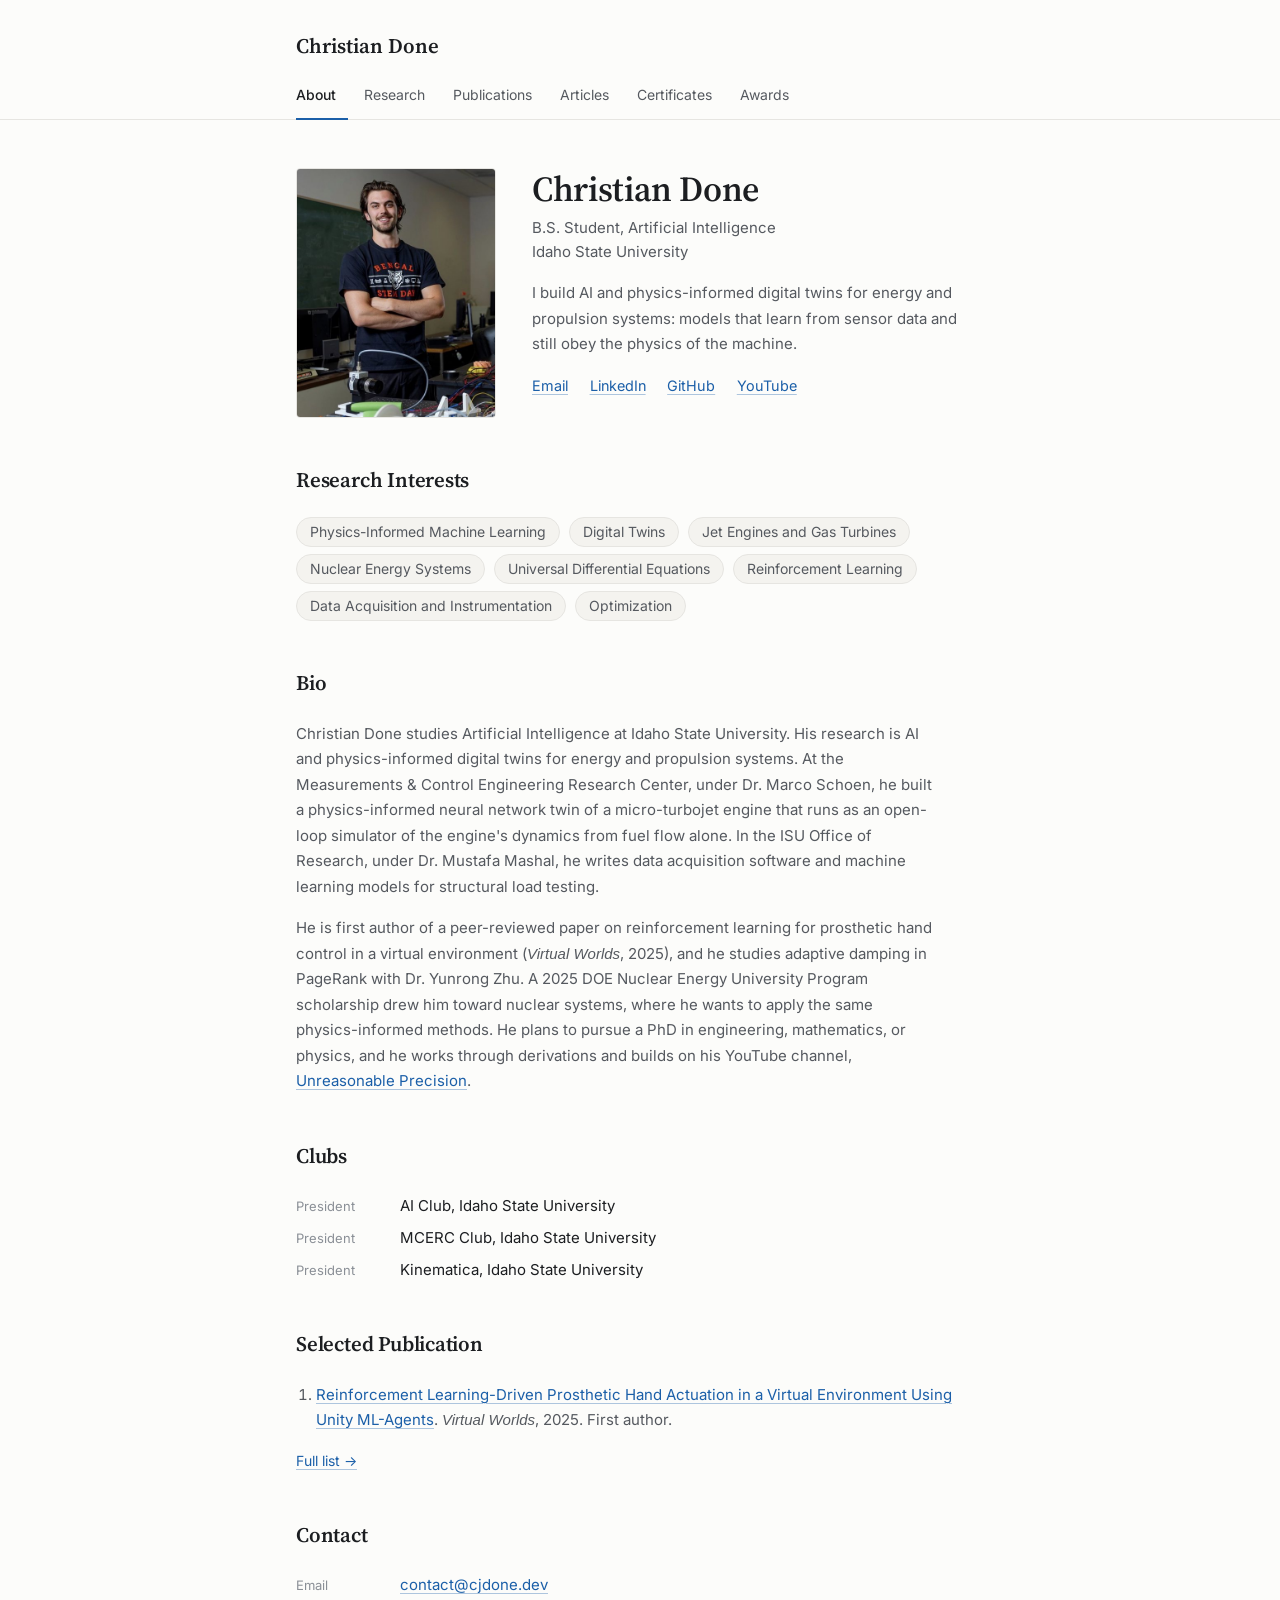
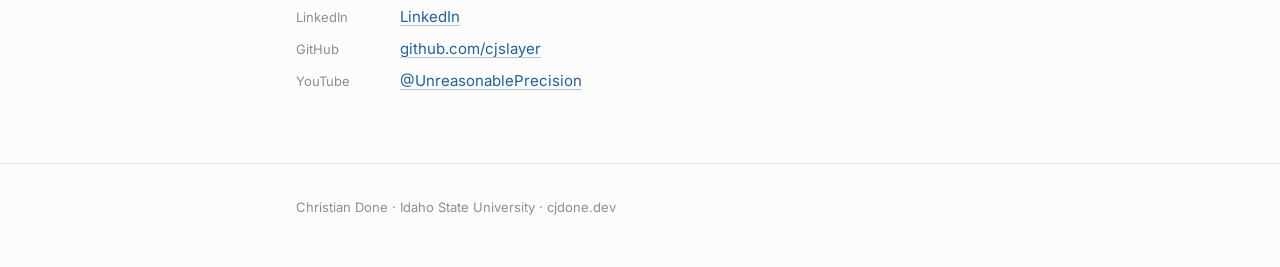
==== commit baba8de4: "Site rebuild: About page with photo, contact@cjdone.dev only, no resume page, Articles page, correct" ====
--- a/index.html
+++ b/index.html
@@ -4,7 +4,7 @@
 <meta charset="UTF-8">
 <meta name="viewport" content="width=device-width, initial-scale=1.0">
 <title>Christian Done — Idaho State University</title>
-<meta name="description" content="Christian Done — B.S. student in Artificial Intelligence at Idaho State University. Research in reinforcement learning, physics-informed machine learning, and optimization.">
+<meta name="description" content="Christian Done: B.S. student in Artificial Intelligence at Idaho State University. AI and physics-informed digital twins for energy and propulsion systems.">
 <link rel="preconnect" href="https://fonts.googleapis.com">
 <link rel="preconnect" href="https://fonts.gstatic.com" crossorigin>
 <link href="https://fonts.googleapis.com/css2?family=Source+Serif+4:opsz,wght@8..60,500;8..60,600&family=Inter:wght@400;500;600&display=swap" rel="stylesheet">
@@ -17,10 +17,10 @@
     <div class="masthead"><a href="index.html">Christian Done</a></div>
     <nav class="site-nav" aria-label="Site">
       <ul>
-        <li><a href="index.html" aria-current="page">Home</a></li>
-        <li><a href="resume.html">Resume</a></li>
+        <li><a href="index.html" aria-current="page">About</a></li>
         <li><a href="research.html">Research</a></li>
         <li><a href="publications.html">Publications</a></li>
+        <li><a href="articles.html">Articles</a></li>
         <li><a href="certificates.html">Certificates</a></li>
         <li><a href="awards.html">Awards</a></li>
       </ul>
@@ -32,10 +32,8 @@
   <div class="wrap">
 
     <div class="profile">
-      <!-- To use a real photo: put photo.jpg in the repo and replace the div below with:
-           <img src="photo.jpg" alt="Portrait of Christian Done"> (inside the .portrait div) -->
-      <div class="portrait" role="img" aria-label="Portrait placeholder">
-        <span class="initials">CD</span>
+      <div class="portrait">
+        <img src="portrait.jpg" alt="Christian Done in an engineering lab" width="480" height="600">
       </div>
       <div>
         <h1>Christian Done</h1>
@@ -43,42 +41,53 @@
           B.S. Student, Artificial Intelligence<br>
           Idaho State University
         </p>
-        <p class="lede">I work at the intersection of machine learning, optimization, and physical systems — from reinforcement learning for prosthetic control to physics-informed neural networks for jet engine compressors.</p>
+        <p class="lede">I build AI and physics-informed digital twins for energy and propulsion systems: models that learn from sensor data and still obey the physics of the machine.</p>
         <div class="profile-links">
-          <a href="mailto:christiandone@isu.edu">Email</a>
+          <a href="mailto:contact@cjdone.dev">Email</a>
+          <a href="LINKEDIN_URL_TODO">LinkedIn</a>
           <a href="https://github.com/cjslayer">GitHub</a>
-          <a href="https://youtube.com/@UnreasonablePrecision">YouTube</a>
+          <a href="https://www.youtube.com/@UnreasonablePrecision">YouTube</a>
         </div>
       </div>
     </div>
 
     <h2>Research Interests</h2>
     <ul class="tag-list">
+      <li>Physics-Informed Machine Learning</li>
+      <li>Digital Twins</li>
+      <li>Jet Engines and Gas Turbines</li>
+      <li>Nuclear Energy Systems</li>
+      <li>Universal Differential Equations</li>
       <li>Reinforcement Learning</li>
-      <li>Physics-Informed Machine Learning</li>
+      <li>Data Acquisition and Instrumentation</li>
       <li>Optimization</li>
-      <li>Game Theory</li>
-      <li>Graph Algorithms</li>
-      <li>AI for Engineering Systems</li>
     </ul>
 
-    <h2>Bio Sketch</h2>
+    <h2>Bio</h2>
     <div class="prose">
-      <p>Christian Done is an undergraduate student in Artificial Intelligence at Idaho State University. His work focuses on applying machine learning to physical and engineered systems: he is a contributor to the ARAI project, which uses reinforcement learning and augmented reality to improve prosthetic hand control for sub-radial amputees, and is the author of ongoing projects on physics-informed neural networks for jet engine compressors and adaptive damping in the PageRank algorithm.</p>
-      <p>He is a co-author of a peer-reviewed publication on reinforcement learning–driven prosthetic actuation, and documents his engineering projects start-to-finish on his YouTube channel, <a href="https://youtube.com/@UnreasonablePrecision">Unreasonable Precision</a>. He is currently open to research opportunities and collaborations.</p>
+      <p>Christian Done studies Artificial Intelligence at Idaho State University. His research is AI and physics-informed digital twins for energy and propulsion systems. At the Measurements &amp; Control Engineering Research Center, under Dr. Marco Schoen, he built a physics-informed neural network twin of a micro-turbojet engine that runs as an open-loop simulator of the engine's dynamics from fuel flow alone. In the ISU Office of Research, under Dr. Mustafa Mashal, he writes data acquisition software and machine learning models for structural load testing.</p>
+      <p>He is first author of a peer-reviewed paper on reinforcement learning for prosthetic hand control in a virtual environment (<em>Virtual Worlds</em>, 2025), and he studies adaptive damping in PageRank with Dr. Yunrong Zhu. A 2025 DOE Nuclear Energy University Program scholarship drew him toward nuclear systems, where he wants to apply the same physics-informed methods. He plans to pursue a PhD in engineering, mathematics, or physics, and he works through derivations and builds on his YouTube channel, <a href="https://www.youtube.com/@UnreasonablePrecision">Unreasonable Precision</a>.</p>
     </div>
 
-    <h2>Sample Publications</h2>
+    <h2>Clubs</h2>
+    <ul class="contact-list">
+      <li><span class="label">President</span>AI Club, Idaho State University</li>
+      <li><span class="label">President</span>MCERC Club, Idaho State University</li>
+      <li><span class="label">President</span>Kinematica, Idaho State University</li>
+    </ul>
+
+    <h2>Selected Publication</h2>
     <ol class="pub-list">
-      <li><a href="https://www.mdpi.com/2813-2084/4/4/53">Reinforcement Learning–Driven Prosthetic Hand Actuation in Augmented Reality Using Unity ML-Agents</a>. MDPI, 2025.</li>
+      <li><a href="https://doi.org/10.3390/virtualworlds4040053">Reinforcement Learning-Driven Prosthetic Hand Actuation in a Virtual Environment Using Unity ML-Agents</a>. <em>Virtual Worlds</em>, 2025. First author.</li>
     </ol>
     <p style="font-size:0.875rem;"><a href="publications.html">Full list →</a></p>
 
     <h2>Contact</h2>
     <ul class="contact-list">
-      <li><span class="label">School</span><a href="mailto:christiandone@isu.edu">christiandone@isu.edu</a></li>
-      <li><span class="label">Personal</span><a href="mailto:christianjdone@gmail.com">christianjdone@gmail.com</a></li>
+      <li><span class="label">Email</span><a href="mailto:contact@cjdone.dev">contact@cjdone.dev</a></li>
+      <li><span class="label">LinkedIn</span><a href="LINKEDIN_URL_TODO">LinkedIn</a></li>
       <li><span class="label">GitHub</span><a href="https://github.com/cjslayer">github.com/cjslayer</a></li>
+      <li><span class="label">YouTube</span><a href="https://www.youtube.com/@UnreasonablePrecision">@UnreasonablePrecision</a></li>
     </ul>
 
   </div>
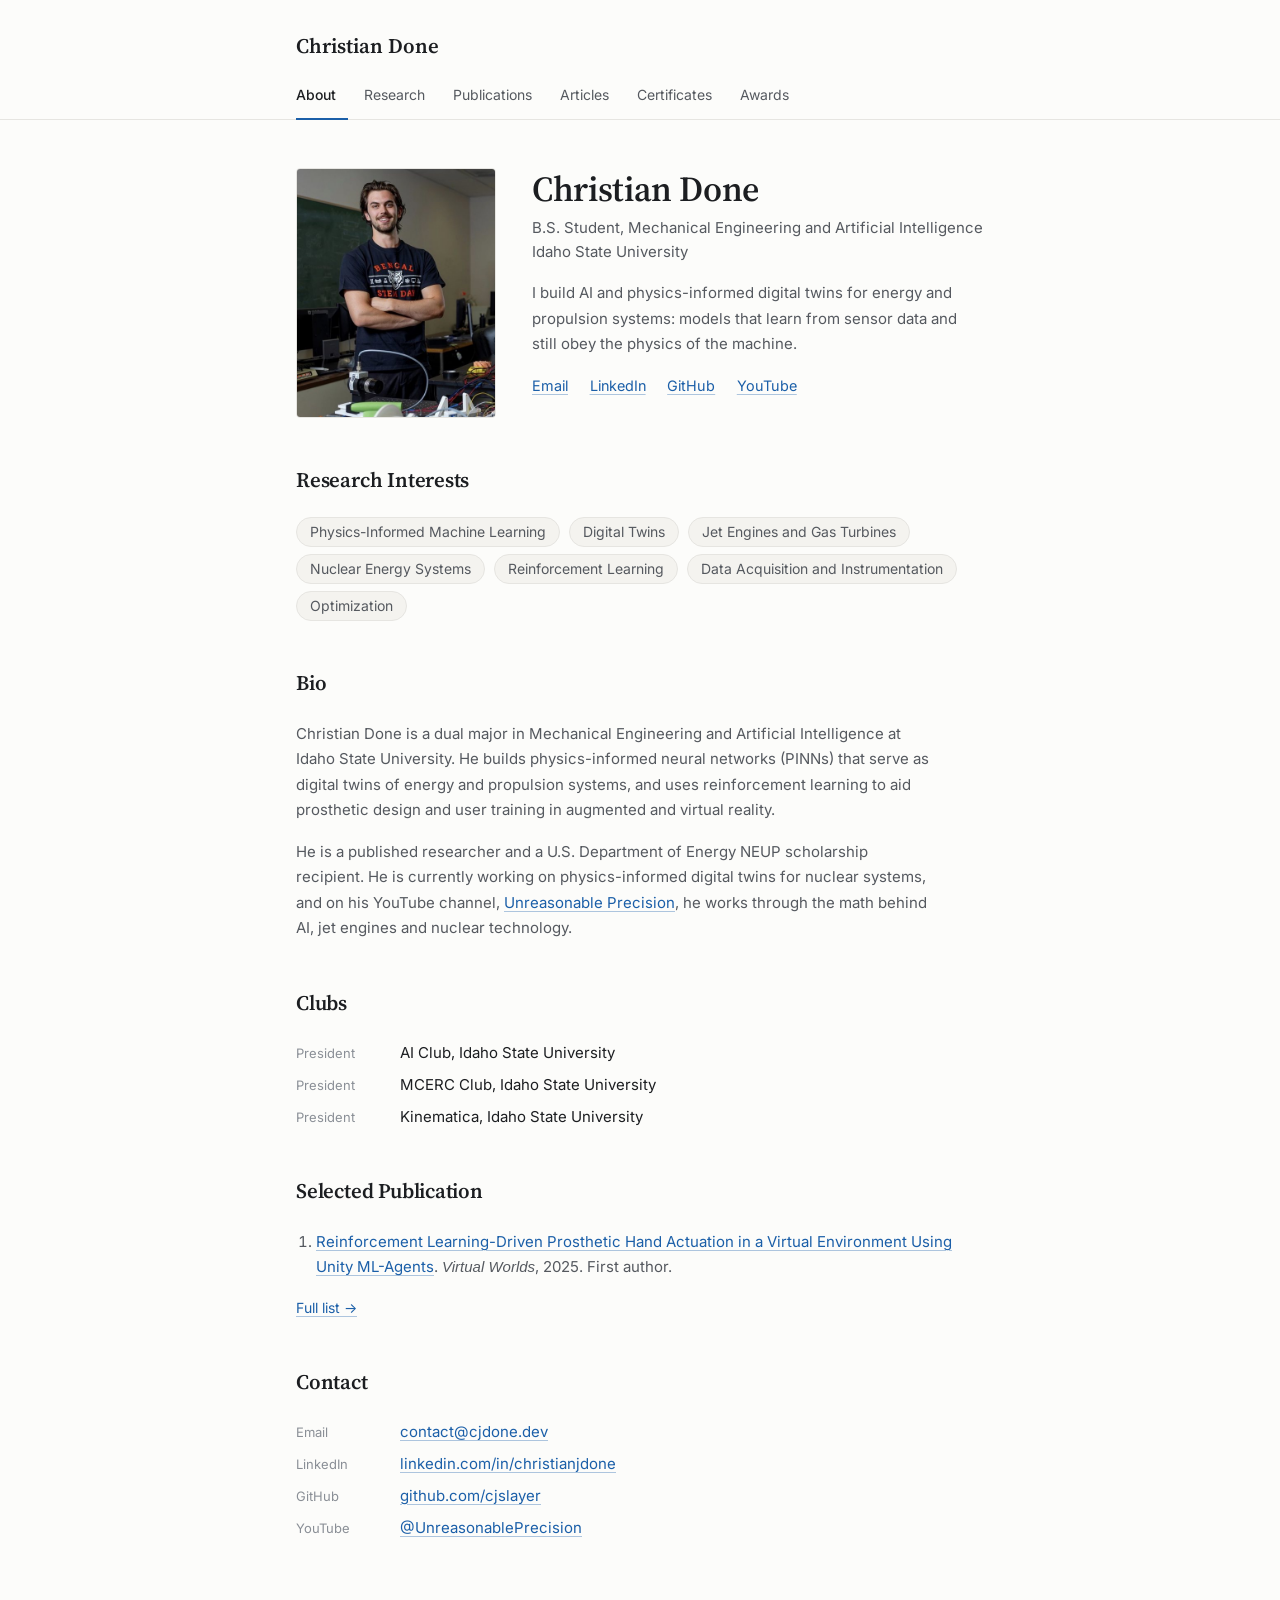
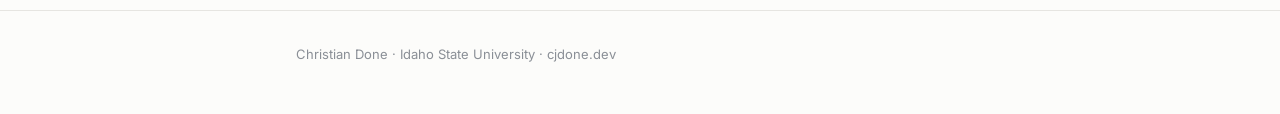
==== commit 27523747: "Approved bio and interests, LinkedIn link, dual major, compressor repo link dropped, presentations m" ====
--- a/index.html
+++ b/index.html
@@ -4,7 +4,7 @@
 <meta charset="UTF-8">
 <meta name="viewport" content="width=device-width, initial-scale=1.0">
 <title>Christian Done — Idaho State University</title>
-<meta name="description" content="Christian Done: B.S. student in Artificial Intelligence at Idaho State University. AI and physics-informed digital twins for energy and propulsion systems.">
+<meta name="description" content="Christian Done: dual major in Mechanical Engineering and Artificial Intelligence at Idaho State University. AI and physics-informed digital twins for energy and propulsion systems.">
 <link rel="preconnect" href="https://fonts.googleapis.com">
 <link rel="preconnect" href="https://fonts.gstatic.com" crossorigin>
 <link href="https://fonts.googleapis.com/css2?family=Source+Serif+4:opsz,wght@8..60,500;8..60,600&family=Inter:wght@400;500;600&display=swap" rel="stylesheet">
@@ -38,13 +38,13 @@
       <div>
         <h1>Christian Done</h1>
         <p class="credentials">
-          B.S. Student, Artificial Intelligence<br>
+          B.S. Student, Mechanical Engineering and Artificial Intelligence<br>
           Idaho State University
         </p>
         <p class="lede">I build AI and physics-informed digital twins for energy and propulsion systems: models that learn from sensor data and still obey the physics of the machine.</p>
         <div class="profile-links">
           <a href="mailto:contact@cjdone.dev">Email</a>
-          <a href="LINKEDIN_URL_TODO">LinkedIn</a>
+          <a href="https://www.linkedin.com/in/christianjdone/">LinkedIn</a>
           <a href="https://github.com/cjslayer">GitHub</a>
           <a href="https://www.youtube.com/@UnreasonablePrecision">YouTube</a>
         </div>
@@ -57,7 +57,6 @@
       <li>Digital Twins</li>
       <li>Jet Engines and Gas Turbines</li>
       <li>Nuclear Energy Systems</li>
-      <li>Universal Differential Equations</li>
       <li>Reinforcement Learning</li>
       <li>Data Acquisition and Instrumentation</li>
       <li>Optimization</li>
@@ -65,8 +64,8 @@
 
     <h2>Bio</h2>
     <div class="prose">
-      <p>Christian Done studies Artificial Intelligence at Idaho State University. His research is AI and physics-informed digital twins for energy and propulsion systems. At the Measurements &amp; Control Engineering Research Center, under Dr. Marco Schoen, he built a physics-informed neural network twin of a micro-turbojet engine that runs as an open-loop simulator of the engine's dynamics from fuel flow alone. In the ISU Office of Research, under Dr. Mustafa Mashal, he writes data acquisition software and machine learning models for structural load testing.</p>
-      <p>He is first author of a peer-reviewed paper on reinforcement learning for prosthetic hand control in a virtual environment (<em>Virtual Worlds</em>, 2025), and he studies adaptive damping in PageRank with Dr. Yunrong Zhu. A 2025 DOE Nuclear Energy University Program scholarship drew him toward nuclear systems, where he wants to apply the same physics-informed methods. He plans to pursue a PhD in engineering, mathematics, or physics, and he works through derivations and builds on his YouTube channel, <a href="https://www.youtube.com/@UnreasonablePrecision">Unreasonable Precision</a>.</p>
+      <p>Christian Done is a dual major in Mechanical Engineering and Artificial Intelligence at Idaho State University. He builds physics-informed neural networks (PINNs) that serve as digital twins of energy and propulsion systems, and uses reinforcement learning to aid prosthetic design and user training in augmented and virtual reality.</p>
+      <p>He is a published researcher and a U.S. Department of Energy NEUP scholarship recipient. He is currently working on physics-informed digital twins for nuclear systems, and on his YouTube channel, <a href="https://www.youtube.com/@UnreasonablePrecision">Unreasonable Precision</a>, he works through the math behind AI, jet engines and nuclear technology.</p>
     </div>
 
     <h2>Clubs</h2>
@@ -85,7 +84,7 @@
     <h2>Contact</h2>
     <ul class="contact-list">
       <li><span class="label">Email</span><a href="mailto:contact@cjdone.dev">contact@cjdone.dev</a></li>
-      <li><span class="label">LinkedIn</span><a href="LINKEDIN_URL_TODO">LinkedIn</a></li>
+      <li><span class="label">LinkedIn</span><a href="https://www.linkedin.com/in/christianjdone/">linkedin.com/in/christianjdone</a></li>
       <li><span class="label">GitHub</span><a href="https://github.com/cjslayer">github.com/cjslayer</a></li>
       <li><span class="label">YouTube</span><a href="https://www.youtube.com/@UnreasonablePrecision">@UnreasonablePrecision</a></li>
     </ul>
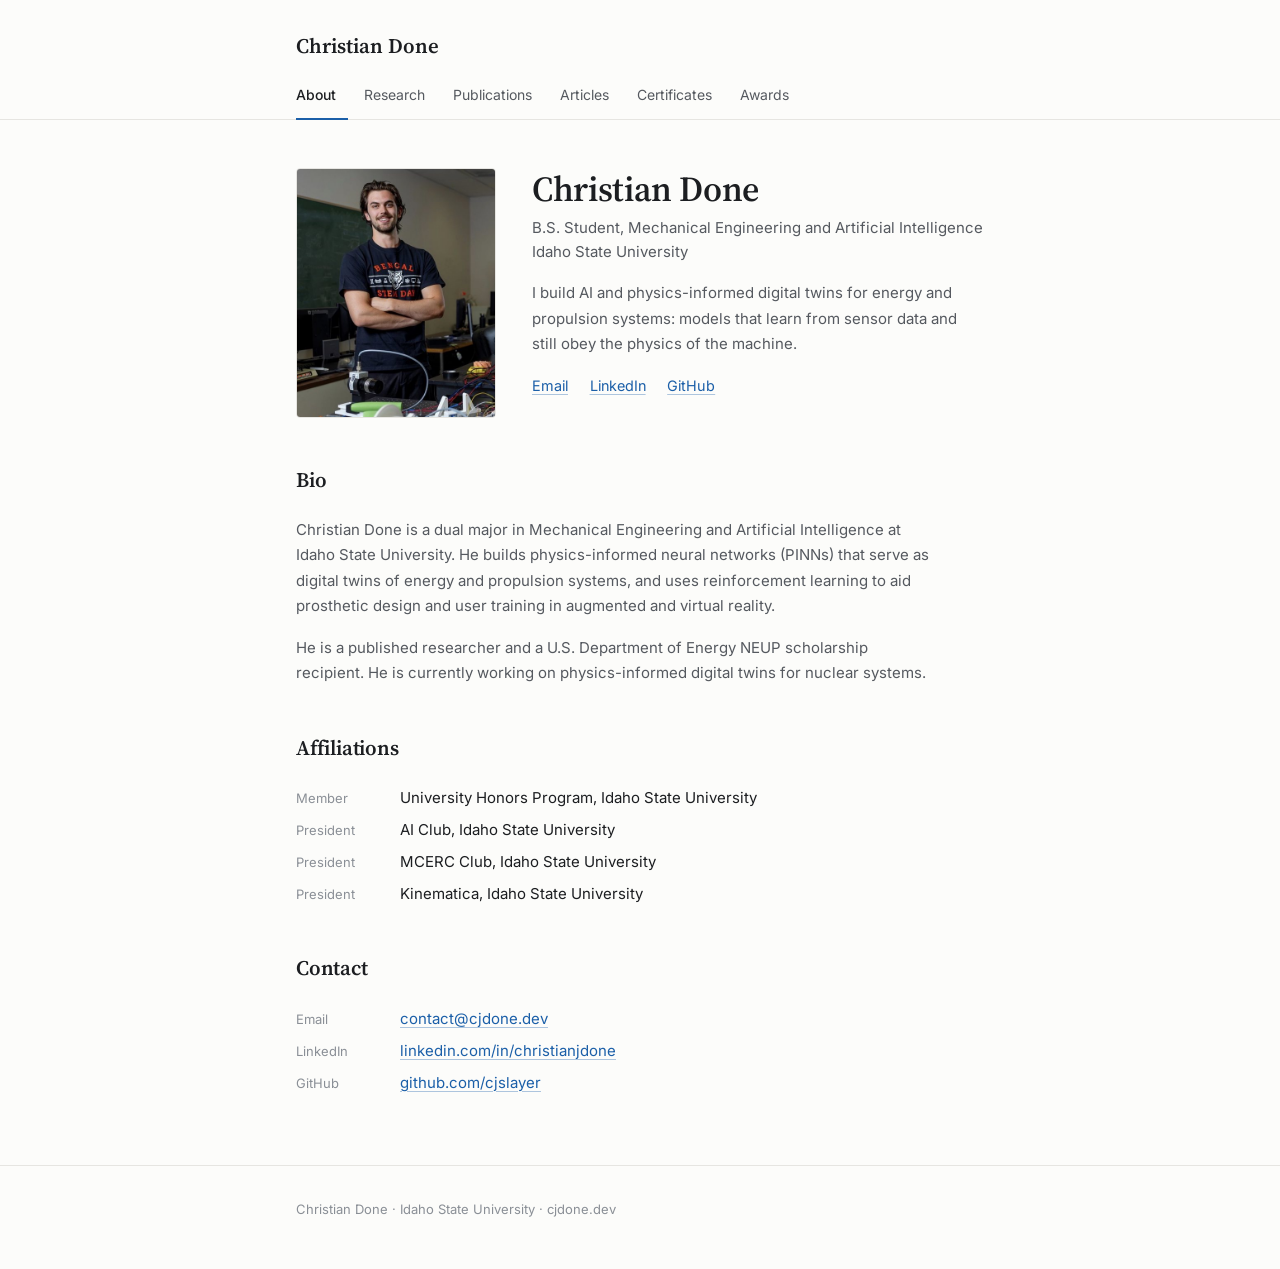
==== commit 631b3f7e: "Site update: Honors Program and clubs under Affiliations; Selected Publication and interests off Abo" ====
--- a/index.html
+++ b/index.html
@@ -46,47 +46,29 @@
           <a href="mailto:contact@cjdone.dev">Email</a>
           <a href="https://www.linkedin.com/in/christianjdone/">LinkedIn</a>
           <a href="https://github.com/cjslayer">GitHub</a>
-          <a href="https://www.youtube.com/@UnreasonablePrecision">YouTube</a>
         </div>
       </div>
     </div>
 
-    <h2>Research Interests</h2>
-    <ul class="tag-list">
-      <li>Physics-Informed Machine Learning</li>
-      <li>Digital Twins</li>
-      <li>Jet Engines and Gas Turbines</li>
-      <li>Nuclear Energy Systems</li>
-      <li>Reinforcement Learning</li>
-      <li>Data Acquisition and Instrumentation</li>
-      <li>Optimization</li>
-    </ul>
-
     <h2>Bio</h2>
     <div class="prose">
       <p>Christian Done is a dual major in Mechanical Engineering and Artificial Intelligence at Idaho State University. He builds physics-informed neural networks (PINNs) that serve as digital twins of energy and propulsion systems, and uses reinforcement learning to aid prosthetic design and user training in augmented and virtual reality.</p>
-      <p>He is a published researcher and a U.S. Department of Energy NEUP scholarship recipient. He is currently working on physics-informed digital twins for nuclear systems, and on his YouTube channel, <a href="https://www.youtube.com/@UnreasonablePrecision">Unreasonable Precision</a>, he works through the math behind AI, jet engines and nuclear technology.</p>
+      <p>He is a published researcher and a U.S. Department of Energy NEUP scholarship recipient. He is currently working on physics-informed digital twins for nuclear systems.</p>
     </div>
 
-    <h2>Clubs</h2>
+    <h2>Affiliations</h2>
     <ul class="contact-list">
+      <li><span class="label">Member</span>University Honors Program, Idaho State University</li>
       <li><span class="label">President</span>AI Club, Idaho State University</li>
       <li><span class="label">President</span>MCERC Club, Idaho State University</li>
       <li><span class="label">President</span>Kinematica, Idaho State University</li>
     </ul>
-
-    <h2>Selected Publication</h2>
-    <ol class="pub-list">
-      <li><a href="https://doi.org/10.3390/virtualworlds4040053">Reinforcement Learning-Driven Prosthetic Hand Actuation in a Virtual Environment Using Unity ML-Agents</a>. <em>Virtual Worlds</em>, 2025. First author.</li>
-    </ol>
-    <p style="font-size:0.875rem;"><a href="publications.html">Full list →</a></p>
 
     <h2>Contact</h2>
     <ul class="contact-list">
       <li><span class="label">Email</span><a href="mailto:contact@cjdone.dev">contact@cjdone.dev</a></li>
       <li><span class="label">LinkedIn</span><a href="https://www.linkedin.com/in/christianjdone/">linkedin.com/in/christianjdone</a></li>
       <li><span class="label">GitHub</span><a href="https://github.com/cjslayer">github.com/cjslayer</a></li>
-      <li><span class="label">YouTube</span><a href="https://www.youtube.com/@UnreasonablePrecision">@UnreasonablePrecision</a></li>
     </ul>
 
   </div>
